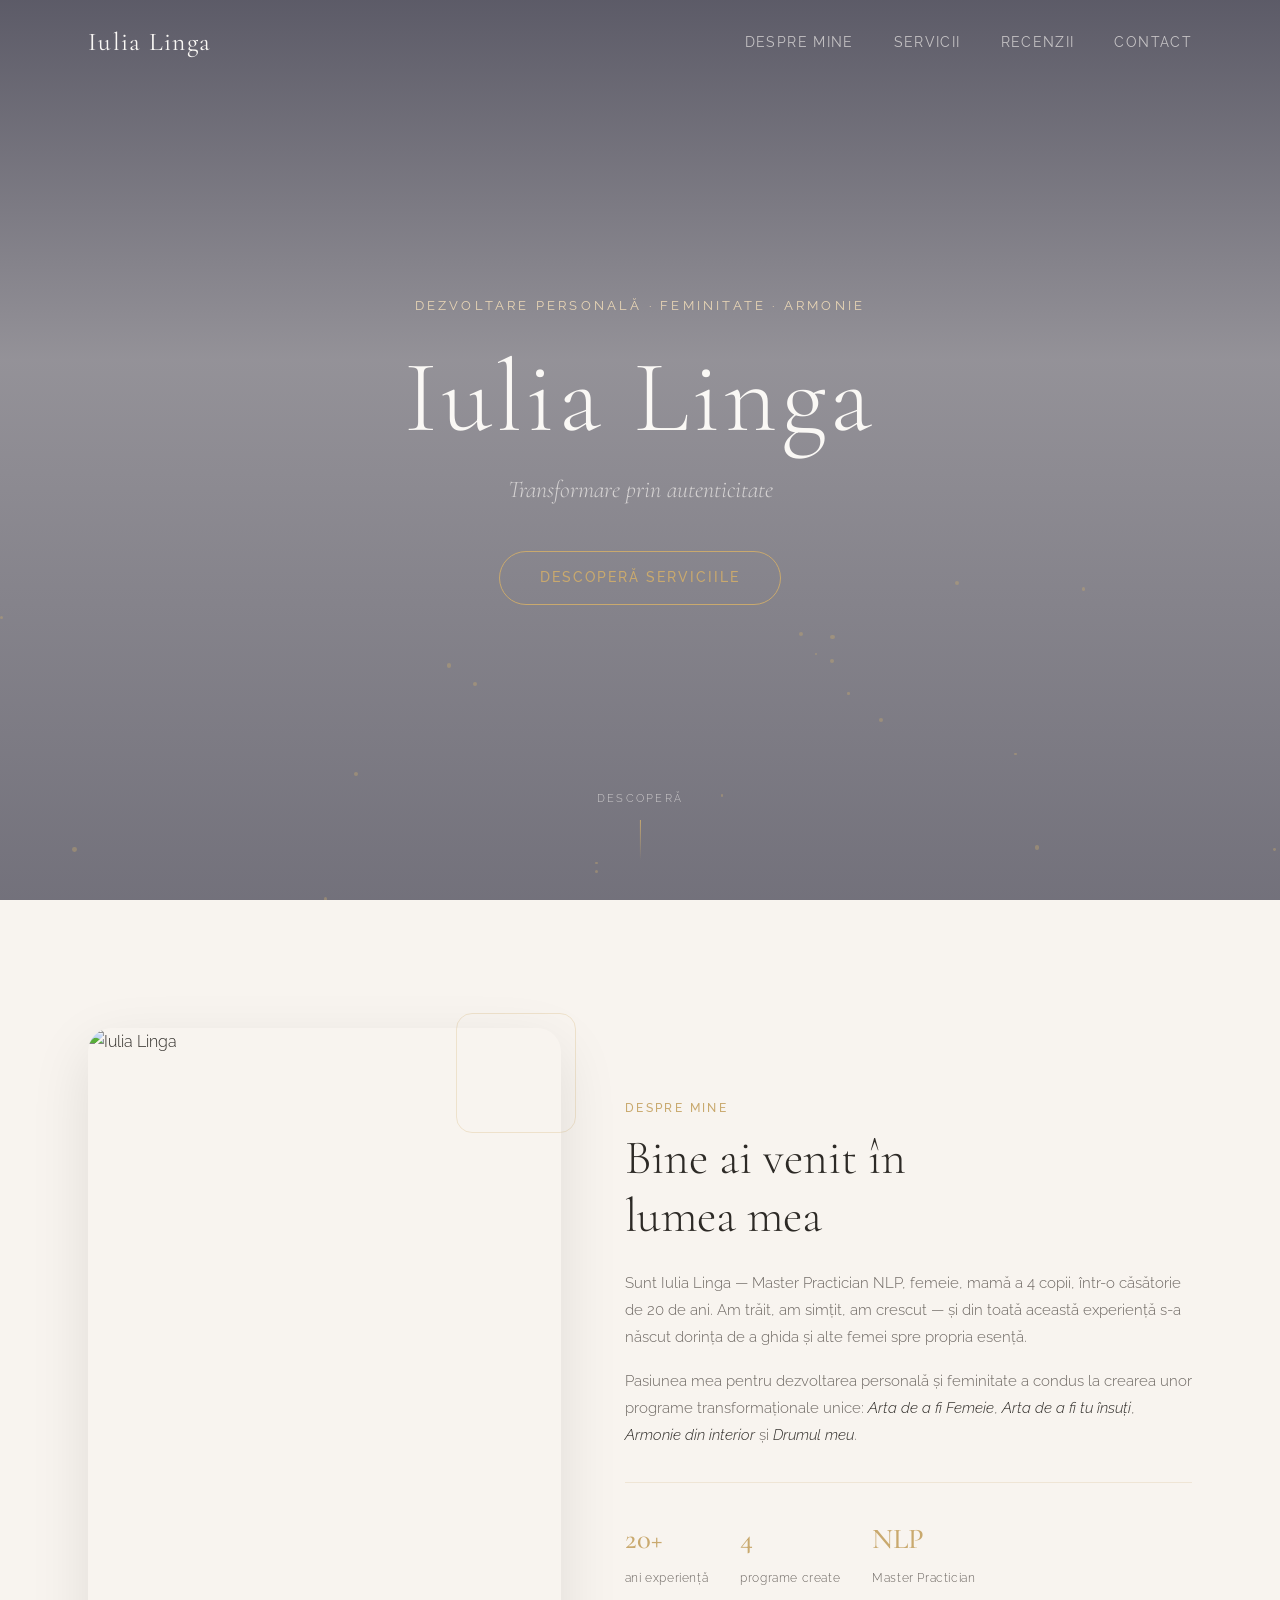
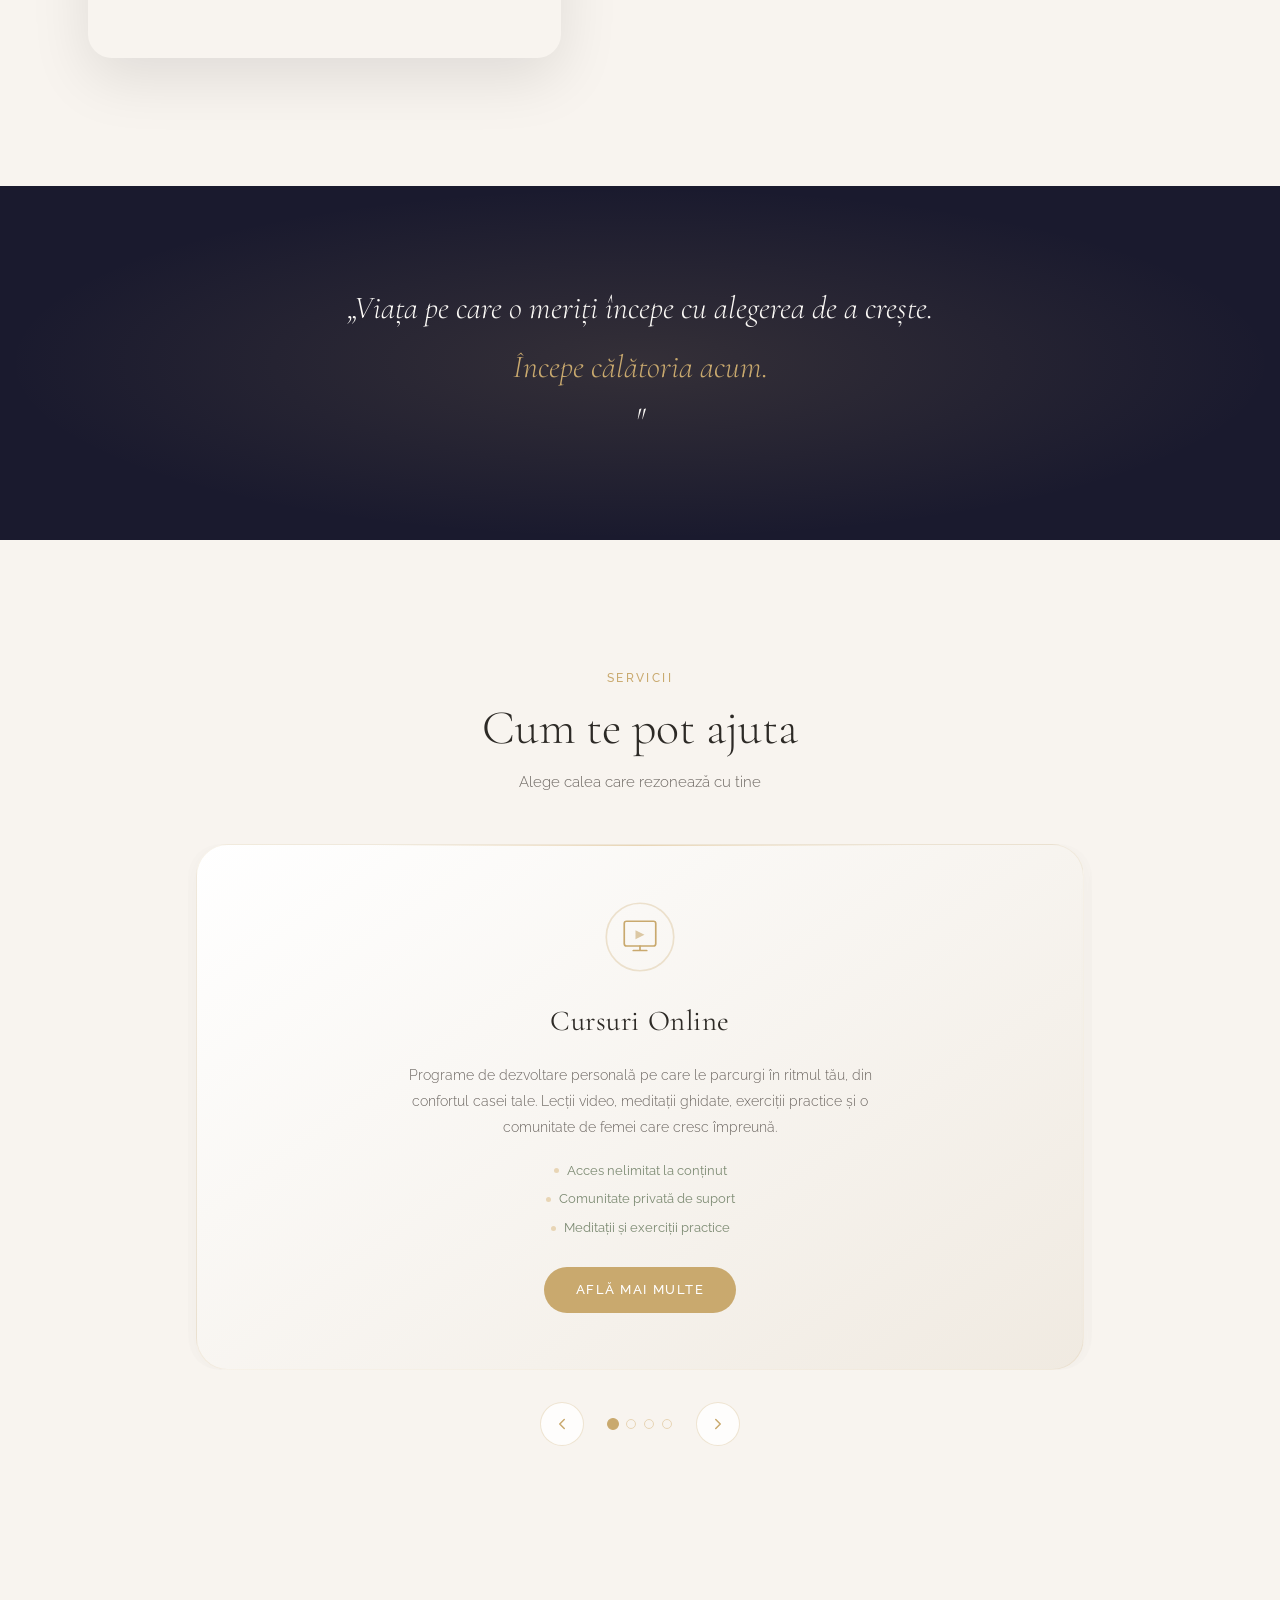
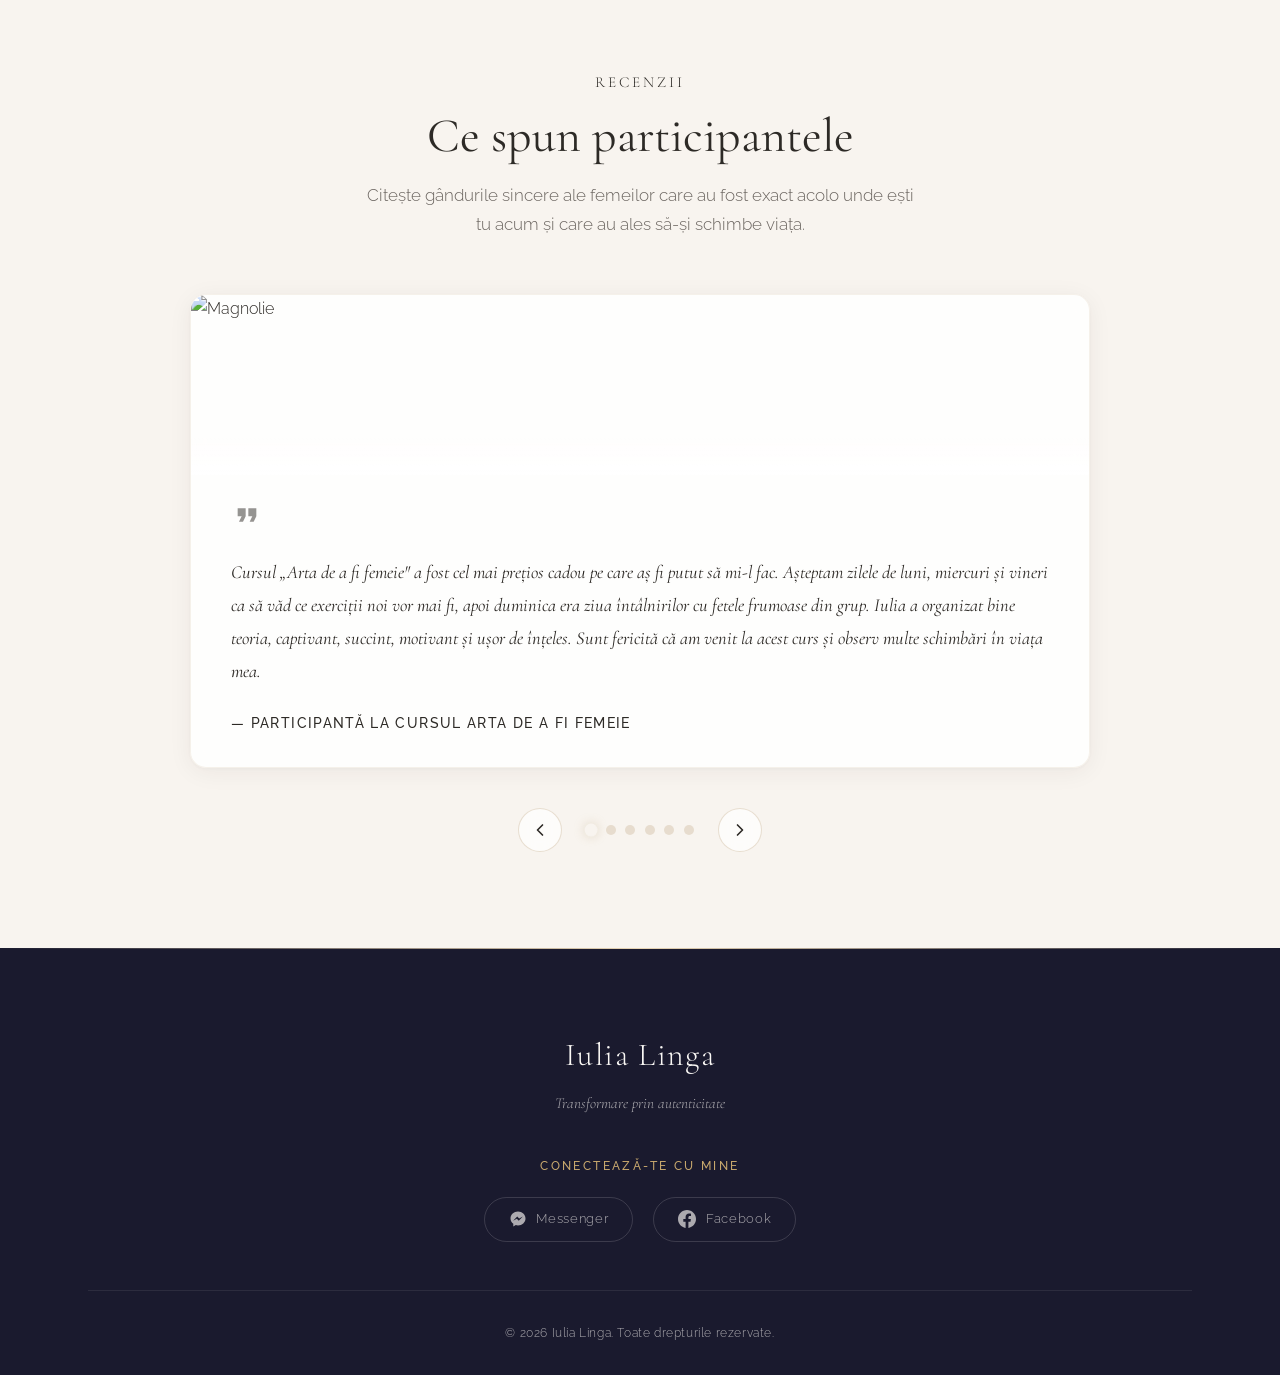
==== index.html @ 7a16f6de "Add files via upload" ====
<!DOCTYPE html>
<html lang="ro">

<head>
    <meta charset="UTF-8">
    <meta name="viewport" content="width=device-width, initial-scale=1.0">
    <title>Iulia Linga — Transformare prin autenticitate</title>
    <meta name="description"
        content="Iulia Linga – Master Practician NLP. Cursuri online, consultații personale, întâlniri și retreat-uri pentru dezvoltare personală și feminitate.">
    <meta property="og:title" content="Iulia Linga — Transformare prin autenticitate">
    <meta property="og:description"
        content="Cursuri online, consultații personale, întâlniri și retreat-uri pentru dezvoltare personală și feminitate.">
    <link rel="preconnect" href="https://fonts.googleapis.com">
    <link rel="preconnect" href="https://fonts.gstatic.com" crossorigin>
    <link
        href="https://fonts.googleapis.com/css2?family=Cormorant+Garamond:ital,wght@0,300;0,400;0,500;0,600;1,300;1,400&family=Raleway:wght@300;400;500;600&display=swap"
        rel="stylesheet">
    <link rel="stylesheet" href="styles.css">
</head>

<body>

    <!-- ===== NAVIGATION ===== -->
    <nav class="nav" id="nav">
        <div class="nav__inner">
            <a href="#" class="nav__logo">Iulia Linga</a>
            <ul class="nav__links">
                <li><a href="#about">Despre mine</a></li>
                <li><a href="#services">Servicii</a></li>
                <li><a href="#testimonials">Recenzii</a></li>
                <li><a href="#contact">Contact</a></li>
            </ul>
            <button class="nav__burger" id="navBurger" aria-label="Menu">
                <span></span>
                <span></span>
                <span></span>
            </button>
        </div>
    </nav>

    <!-- ===== MOBILE MENU ===== -->
    <div class="mobile-menu" id="mobileMenu">
        <ul class="mobile-menu__links">
            <li><a href="#about">Despre mine</a></li>
            <li><a href="#services">Servicii</a></li>
            <li><a href="#testimonials">Recenzii</a></li>
            <li><a href="#contact">Contact</a></li>
        </ul>
    </div>

    <!-- ===== HERO ===== -->
    <section class="hero" id="hero">
        <div class="hero__overlay"></div>
        <div class="hero__particles" id="particles"></div>
        <div class="hero__content">
            <p class="hero__eyebrow animate-in">Dezvoltare personală · Feminitate · Armonie</p>
            <h1 class="hero__title animate-in">Iulia Linga</h1>
            <p class="hero__subtitle animate-in">Transformare prin autenticitate</p>
            <a href="#services" class="hero__cta animate-in">Descoperă serviciile</a>
        </div>
        <div class="hero__scroll-indicator">
            <span>Descoperă</span>
            <div class="hero__scroll-line"></div>
        </div>
    </section>

    <!-- ===== ABOUT ===== -->
    <section class="about" id="about">
        <div class="about__container">
            <div class="about__image-wrapper animate-in">
                <div class="about__image-frame">
                    <img src="assets/about-portrait.png" alt="Iulia Linga" class="about__image">
                </div>
                <div class="about__image-accent"></div>
            </div>
            <div class="about__text animate-in">
                <p class="about__label">Despre mine</p>
                <h2 class="about__heading">Bine ai venit în<br>lumea mea</h2>
                <p class="about__bio">
                    Sunt Iulia Linga — Master Practician NLP, femeie, mamă a 4 copii,
                    într-o căsătorie de 20 de ani. Am trăit, am simțit, am crescut —
                    și din toată această experiență s-a născut dorința de a ghida
                    și alte femei spre propria esență.
                </p>
                <p class="about__bio">
                    Pasiunea mea pentru dezvoltarea personală și feminitate a condus
                    la crearea unor programe transformaționale unice: <em>Arta de a fi Femeie</em>,
                    <em>Arta de a fi tu însuți</em>, <em>Armonie din interior</em> și <em>Drumul meu</em>.
                </p>
                <div class="about__credentials">
                    <div class="about__credential">
                        <span class="about__credential-number">20+</span>
                        <span class="about__credential-label">ani experiență</span>
                    </div>
                    <div class="about__credential">
                        <span class="about__credential-number">4</span>
                        <span class="about__credential-label">programe create</span>
                    </div>
                    <div class="about__credential">
                        <span class="about__credential-number">NLP</span>
                        <span class="about__credential-label">Master Practician</span>
                    </div>
                </div>
            </div>
        </div>
    </section>

    <!-- ===== PHILOSOPHY / DIVIDER ===== -->
    <section class="philosophy">
        <div class="philosophy__container animate-in">
            <blockquote class="philosophy__quote">
                „Viața pe care o meriți începe cu alegerea de a crește.<br>
                <span>Începe călătoria acum.</span>"
            </blockquote>
        </div>
    </section>

    <!-- ===== SERVICES CAROUSEL ===== -->
    <section class="services" id="services">
        <div class="services__header animate-in">
            <p class="services__label">Servicii</p>
            <h2 class="services__heading">Cum te pot ajuta</h2>
            <p class="services__subheading">Alege calea care rezonează cu tine</p>
        </div>

        <div class="carousel" id="carousel">
            <div class="carousel__track-container">
                <div class="carousel__track" id="carouselTrack">

                    <!-- Slide 1: Online Courses -->
                    <div class="carousel__slide">
                        <div class="carousel__card">
                            <div class="carousel__card-icon">
                                <svg viewBox="0 0 64 64" fill="none" xmlns="http://www.w3.org/2000/svg">
                                    <circle cx="32" cy="32" r="30" stroke="currentColor" stroke-width="1.5"
                                        opacity="0.3" />
                                    <path d="M20 18h24a2 2 0 012 2v18a2 2 0 01-2 2H20a2 2 0 01-2-2V20a2 2 0 012-2z"
                                        stroke="currentColor" stroke-width="1.5" />
                                    <path d="M26 44h12M32 40v4" stroke="currentColor" stroke-width="1.5"
                                        stroke-linecap="round" />
                                    <path d="M28 26l8 4-8 4V26z" fill="currentColor" opacity="0.6" />
                                </svg>
                            </div>
                            <h3 class="carousel__card-title">Cursuri Online</h3>
                            <p class="carousel__card-description">
                                Programe de dezvoltare personală pe care le parcurgi în ritmul tău,
                                din confortul casei tale. Lecții video, meditații ghidate, exerciții
                                practice și o comunitate de femei care cresc împreună.
                            </p>
                            <ul class="carousel__card-features">
                                <li>Acces nelimitat la conținut</li>
                                <li>Comunitate privată de suport</li>
                                <li>Meditații și exerciții practice</li>
                            </ul>
                            <a href="cursuri-online.html" class="carousel__card-cta">Află mai multe</a>
                        </div>
                    </div>

                    <!-- Slide 2: Personal Consultations -->
                    <div class="carousel__slide">
                        <div class="carousel__card">
                            <div class="carousel__card-icon">
                                <svg viewBox="0 0 64 64" fill="none" xmlns="http://www.w3.org/2000/svg">
                                    <circle cx="32" cy="32" r="30" stroke="currentColor" stroke-width="1.5"
                                        opacity="0.3" />
                                    <circle cx="32" cy="24" r="8" stroke="currentColor" stroke-width="1.5" />
                                    <path d="M18 46c0-7.732 6.268-14 14-14s14 6.268 14 14" stroke="currentColor"
                                        stroke-width="1.5" stroke-linecap="round" />
                                    <path d="M38 20l4-4M40 22l4-2" stroke="currentColor" stroke-width="1.5"
                                        stroke-linecap="round" opacity="0.5" />
                                </svg>
                            </div>
                            <h3 class="carousel__card-title">Consultații Personale</h3>
                            <p class="carousel__card-description">
                                Sesiuni individuale de coaching și NLP, adaptate nevoilor tale unice.
                                Un spațiu sigur unde poți explora, vindeca și transforma tiparele
                                care nu te mai servesc.
                            </p>
                            <ul class="carousel__card-features">
                                <li>Sesiuni 1-la-1 personalizate</li>
                                <li>Tehnici NLP avansate</li>
                                <li>Program flexibil, online sau fizic</li>
                            </ul>
                            <a href="consultatii.html" class="carousel__card-cta">Programează o sesiune</a>
                        </div>
                    </div>

                    <!-- Slide 3: In-Person Meetings -->
                    <div class="carousel__slide">
                        <div class="carousel__card">
                            <div class="carousel__card-icon">
                                <svg viewBox="0 0 64 64" fill="none" xmlns="http://www.w3.org/2000/svg">
                                    <circle cx="32" cy="32" r="30" stroke="currentColor" stroke-width="1.5"
                                        opacity="0.3" />
                                    <circle cx="24" cy="24" r="6" stroke="currentColor" stroke-width="1.5" />
                                    <circle cx="40" cy="24" r="6" stroke="currentColor" stroke-width="1.5" />
                                    <path d="M14 42c0-5.523 4.477-10 10-10h4" stroke="currentColor" stroke-width="1.5"
                                        stroke-linecap="round" />
                                    <path d="M36 32h4c5.523 0 10 4.477 10 10" stroke="currentColor" stroke-width="1.5"
                                        stroke-linecap="round" />
                                    <path d="M32 36v8M28 40h8" stroke="currentColor" stroke-width="1.5"
                                        stroke-linecap="round" opacity="0.5" />
                                </svg>
                            </div>
                            <h3 class="carousel__card-title">Întâlniri în persoană</h3>
                            <p class="carousel__card-description">
                                Workshop-uri de grup și sesiuni live unde energia colectivă
                                amplifică transformarea. Întâlniri autentice, în care femeile
                                se susțin reciproc pe drumul creșterii.
                            </p>
                            <ul class="carousel__card-features">
                                <li>Workshop-uri tematice de grup</li>
                                <li>Exerciții experiențiale</li>
                                <li>Conexiune autentică între participante</li>
                            </ul>
                            <a href="intalniri.html" class="carousel__card-cta">Vezi programul</a>
                        </div>
                    </div>

                    <!-- Slide 4: Retreats -->
                    <div class="carousel__slide">
                        <div class="carousel__card">
                            <div class="carousel__card-icon">
                                <svg viewBox="0 0 64 64" fill="none" xmlns="http://www.w3.org/2000/svg">
                                    <circle cx="32" cy="32" r="30" stroke="currentColor" stroke-width="1.5"
                                        opacity="0.3" />
                                    <path d="M16 44l8-16 8 10 6-8 10 14" stroke="currentColor" stroke-width="1.5"
                                        stroke-linecap="round" stroke-linejoin="round" />
                                    <circle cx="42" cy="22" r="4" stroke="currentColor" stroke-width="1.5" />
                                    <path d="M20 20c4-4 8-2 12 0s8 0 12-2" stroke="currentColor" stroke-width="1.5"
                                        stroke-linecap="round" opacity="0.4" />
                                </svg>
                            </div>
                            <h3 class="carousel__card-title">Retreat-uri</h3>
                            <p class="carousel__card-description">
                                Experiențe imersive de câteva zile, în locuri pline de
                                liniște și frumusețe naturală. Un timp dedicat ție, departe
                                de agitația zilnică — pentru reconectare profundă cu sinele.
                            </p>
                            <ul class="carousel__card-features">
                                <li>Locații naturale deosebite</li>
                                <li>Program holistic complet</li>
                                <li>Transformare profundă și odihnă</li>
                            </ul>
                            <a href="retreat-uri.html" class="carousel__card-cta">Descoperă retreat-urile</a>
                        </div>
                    </div>

                </div>
            </div>

            <!-- Carousel Controls -->
            <div class="carousel__controls">
                <button class="carousel__btn carousel__btn--prev" id="carouselPrev" aria-label="Slide anterioară">
                    <svg viewBox="0 0 24 24" fill="none" stroke="currentColor" stroke-width="2" stroke-linecap="round"
                        stroke-linejoin="round">
                        <path d="M15 18l-6-6 6-6" />
                    </svg>
                </button>
                <div class="carousel__dots" id="carouselDots">
                    <button class="carousel__dot active" data-index="0" aria-label="Slide 1"></button>
                    <button class="carousel__dot" data-index="1" aria-label="Slide 2"></button>
                    <button class="carousel__dot" data-index="2" aria-label="Slide 3"></button>
                    <button class="carousel__dot" data-index="3" aria-label="Slide 4"></button>
                </div>
                <button class="carousel__btn carousel__btn--next" id="carouselNext" aria-label="Slide următoare">
                    <svg viewBox="0 0 24 24" fill="none" stroke="currentColor" stroke-width="2" stroke-linecap="round"
                        stroke-linejoin="round">
                        <path d="M9 18l6-6-6-6" />
                    </svg>
                </button>
            </div>
        </div>
    </section>

    <!-- ===== TESTIMONIALS / RECENZII ===== -->
    <section class="testimonials" id="testimonials">
        <div class="testimonials__container">
            <div class="testimonials__header animate-in">
                <p class="testimonials__label">Recenzii</p>
                <h2 class="testimonials__heading">Ce spun participantele</h2>
                <p class="testimonials__subheading">
                    Citește gândurile sincere ale femeilor care au fost exact acolo unde ești tu acum
                    și care au ales să-și schimbe viața.
                </p>
            </div>

            <div class="testimonials__slider animate-in" id="testimonialsSlider">
                <div class="testimonials__track" id="testimonialsTrack">

                    <!-- Testimonial 1 -->
                    <div class="testimonials__slide">
                        <div class="testimonials__card">
                            <div class="testimonials__image">
                                <img src="assets/flower-magnolia.png" alt="Magnolie" loading="lazy">
                            </div>
                            <div class="testimonials__content">
                                <svg class="testimonials__quote-icon" viewBox="0 0 24 24" fill="currentColor">
                                    <path d="M6 17h3l2-4V7H5v6h3zm8 0h3l2-4V7h-6v6h3z" />
                                </svg>
                                <blockquote class="testimonials__text">
                                    Cursul „Arta de a fi femeie" a fost cel mai prețios cadou pe care aș fi putut să
                                    mi-l fac.
                                    Așteptam zilele de luni, miercuri și vineri ca să văd ce exerciții noi vor mai fi,
                                    apoi duminica era ziua întâlnirilor cu fetele frumoase din grup. Iulia a organizat
                                    bine teoria, captivant, succint, motivant și ușor de înțeles. Sunt fericită că am
                                    venit la acest curs și observ multe schimbări în viața mea.
                                </blockquote>
                                <p class="testimonials__author">— Participantă la cursul Arta de a fi Femeie</p>
                            </div>
                        </div>
                    </div>

                    <!-- Testimonial 2 -->
                    <div class="testimonials__slide">
                        <div class="testimonials__card">
                            <div class="testimonials__image">
                                <img src="assets/flower-roses.png" alt="Trandafiri" loading="lazy">
                            </div>
                            <div class="testimonials__content">
                                <svg class="testimonials__quote-icon" viewBox="0 0 24 24" fill="currentColor">
                                    <path d="M6 17h3l2-4V7H5v6h3zm8 0h3l2-4V7h-6v6h3z" />
                                </svg>
                                <blockquote class="testimonials__text">
                                    Salutare Iulia, vreau și eu să îți mulțumesc cu recunoștință pentru acest curs
                                    minunat
                                    organizat anume pentru noi femeile. Am început să fiu mult mai atentă cu mine, cu
                                    soțul meu
                                    care și el vede cu siguranță schimbarea din mine. Acum pot să spun că mă iubesc și
                                    îmi acord
                                    tot timpul din lume când simt că am nevoie. Îți mulțumesc cu multă recunoștință și
                                    desigur
                                    ne vedem în următorul curs.
                                </blockquote>
                                <p class="testimonials__author">— Participantă la curs</p>
                            </div>
                        </div>
                    </div>

                    <!-- Testimonial 3 -->
                    <div class="testimonials__slide">
                        <div class="testimonials__card">
                            <div class="testimonials__image">
                                <img src="assets/flower-lavender.png" alt="Lavandă" loading="lazy">
                            </div>
                            <div class="testimonials__content">
                                <svg class="testimonials__quote-icon" viewBox="0 0 24 24" fill="currentColor">
                                    <path d="M6 17h3l2-4V7H5v6h3zm8 0h3l2-4V7h-6v6h3z" />
                                </svg>
                                <blockquote class="testimonials__text">
                                    Dragă Iulia, vreau să-ți mulțumesc pentru noile cunoștințe, pentru modul simplu, dar
                                    în
                                    același timp atât de profund, de a ne ghida cu dedicare și de a ne povesti atâtea
                                    informații
                                    și tehnici în cadrul cursului Arta de a fi Femeie. Grație acestui curs am cunoscut
                                    mai bine
                                    femeia din mine, mi-am conștientizat atuurlie, acceptat și exprimat emoțiile. A fost
                                    o
                                    experiență magică și de iluminare, pe care consider că orice femeie ar trebui să o
                                    parcurgă.
                                    Mulțumesc! ♡
                                </blockquote>
                                <p class="testimonials__author">— Participantă la curs</p>
                            </div>
                        </div>
                    </div>

                    <!-- Testimonial 4 -->
                    <div class="testimonials__slide">
                        <div class="testimonials__card">
                            <div class="testimonials__image">
                                <img src="assets/flower-tulips.png" alt="Lalele" loading="lazy">
                            </div>
                            <div class="testimonials__content">
                                <svg class="testimonials__quote-icon" viewBox="0 0 24 24" fill="currentColor">
                                    <path d="M6 17h3l2-4V7H5v6h3zm8 0h3l2-4V7h-6v6h3z" />
                                </svg>
                                <blockquote class="testimonials__text">
                                    Nu mi-e ușor să fiu eu însămi, deseori mă ard și cad în întuneric și frig, fricile
                                    și
                                    îndoielile mă țin acolo, până când esența mea feminină se trezește. Esența noastră
                                    feminină
                                    e fundamentul, e cea care stă la baza tuturor începuturilor noastre. Cursul „Arta de
                                    a fi
                                    femeie" l-am ales pentru că nu e suficient să știi că ești femeie... sunt mult mai
                                    multe
                                    instrumente de autocunoaștere, de explorare, ca să te desfaci ca o floare încet și
                                    să fii
                                    o fântână nesecată de apă limpede și tămăduitoare.
                                </blockquote>
                                <p class="testimonials__author">— Participantă la curs</p>
                            </div>
                        </div>
                    </div>

                    <!-- Testimonial 5 -->
                    <div class="testimonials__slide">
                        <div class="testimonials__card">
                            <div class="testimonials__image">
                                <img src="assets/flower-wildflowers.png" alt="Flori de câmp" loading="lazy">
                            </div>
                            <div class="testimonials__content">
                                <svg class="testimonials__quote-icon" viewBox="0 0 24 24" fill="currentColor">
                                    <path d="M6 17h3l2-4V7H5v6h3zm8 0h3l2-4V7h-6v6h3z" />
                                </svg>
                                <blockquote class="testimonials__text">
                                    Draga Iulia, a fost o călătorie minunată care m-a ajutat să mă debarasez de tensiuni
                                    prin dans, cântec — face minuni! Ești un ghid minunat! Mulțumesc pentru tot ceea ce
                                    faci pentru noi femeile, pentru că ne ajuți să ne regăsim esența, să ne reconectăm
                                    cu
                                    natura noastră feminină și să trăim viața cu mai multă bucurie și autenticitate.
                                </blockquote>
                                <p class="testimonials__author">— Participantă la curs</p>
                            </div>
                        </div>
                    </div>

                    <!-- Testimonial 6 -->
                    <div class="testimonials__slide">
                        <div class="testimonials__card">
                            <div class="testimonials__image">
                                <img src="assets/flower-cherry.png" alt="Flori de cireș" loading="lazy">
                            </div>
                            <div class="testimonials__content">
                                <svg class="testimonials__quote-icon" viewBox="0 0 24 24" fill="currentColor">
                                    <path d="M6 17h3l2-4V7H5v6h3zm8 0h3l2-4V7h-6v6h3z" />
                                </svg>
                                <blockquote class="testimonials__text">
                                    Practicile zilnice îmi întăresc credința în mine și-mi lărgesc cunoașterea de sine.
                                    De ani de zile am acumulat informații teoretice, dar doar exercițiile tale practice
                                    pun cap la cap tot ce am acumulat. Mulțumesc că ai creat acest spațiu sacru unde
                                    femeile pot să crească, să se vindece și să evolueze împreună. Este o binecuvântare
                                    să fac parte din această comunitate minunată.
                                </blockquote>
                                <p class="testimonials__author">— Participantă la curs</p>
                            </div>
                        </div>
                    </div>

                </div>

                <!-- Testimonials Controls -->
                <div class="testimonials__controls">
                    <button class="testimonials__btn testimonials__btn--prev" id="testimonialsPrev"
                        aria-label="Recenzia anterioară">
                        <svg viewBox="0 0 24 24" fill="none" stroke="currentColor" stroke-width="2"
                            stroke-linecap="round" stroke-linejoin="round">
                            <path d="M15 18l-6-6 6-6" />
                        </svg>
                    </button>
                    <div class="testimonials__dots" id="testimonialsDots">
                        <button class="testimonials__dot active" data-index="0" aria-label="Recenzia 1"></button>
                        <button class="testimonials__dot" data-index="1" aria-label="Recenzia 2"></button>
                        <button class="testimonials__dot" data-index="2" aria-label="Recenzia 3"></button>
                        <button class="testimonials__dot" data-index="3" aria-label="Recenzia 4"></button>
                        <button class="testimonials__dot" data-index="4" aria-label="Recenzia 5"></button>
                        <button class="testimonials__dot" data-index="5" aria-label="Recenzia 6"></button>
                    </div>
                    <button class="testimonials__btn testimonials__btn--next" id="testimonialsNext"
                        aria-label="Recenzia următoare">
                        <svg viewBox="0 0 24 24" fill="none" stroke="currentColor" stroke-width="2"
                            stroke-linecap="round" stroke-linejoin="round">
                            <path d="M9 18l6-6-6-6" />
                        </svg>
                    </button>
                </div>
            </div>
        </div>
    </section>

    <!-- ===== FOOTER / CONTACT ===== -->
    <footer class="footer" id="contact">
        <div class="footer__container">
            <div class="footer__brand animate-in">
                <h2 class="footer__logo">Iulia Linga</h2>
                <p class="footer__tagline">Transformare prin autenticitate</p>
            </div>
            <div class="footer__links animate-in">
                <h3 class="footer__heading">Conectează-te cu mine</h3>
                <div class="footer__social">
                    <a href="https://www.facebook.com/profile.php?id=100003969658637" target="_blank" rel="noopener"
                        class="footer__social-link" aria-label="Facebook Messenger">
                        <svg viewBox="0 0 24 24" fill="currentColor">
                            <path
                                d="M12 2C6.477 2 2 6.145 2 11.243c0 2.907 1.456 5.502 3.734 7.19V22l3.377-1.852c.901.252 1.857.388 2.889.388 5.523 0 10-4.145 10-9.243S17.523 2 12 2zm.997 12.456l-2.545-2.716-4.97 2.716 5.467-5.8 2.609 2.716 4.906-2.716-5.467 5.8z" />
                        </svg>
                        <span>Messenger</span>
                    </a>
                    <a href="https://www.facebook.com/profile.php?id=100003969658637" target="_blank" rel="noopener"
                        class="footer__social-link" aria-label="Facebook">
                        <svg viewBox="0 0 24 24" fill="currentColor">
                            <path
                                d="M24 12.073c0-6.627-5.373-12-12-12s-12 5.373-12 12c0 5.99 4.388 10.954 10.125 11.854v-8.385H7.078v-3.47h3.047V9.43c0-3.007 1.792-4.669 4.533-4.669 1.312 0 2.686.235 2.686.235v2.953H15.83c-1.491 0-1.956.925-1.956 1.874v2.25h3.328l-.532 3.47h-2.796v8.385C19.612 23.027 24 18.062 24 12.073z" />
                        </svg>
                        <span>Facebook</span>
                    </a>
                </div>
            </div>
            <div class="footer__bottom">
                <p>&copy; 2026 Iulia Linga. Toate drepturile rezervate.</p>
            </div>
        </div>
    </footer>

    <script src="script.js"></script>
</body>

</html>
---- styles.css ----
/* ===================================================
   IULIA LINGA — Design System & Styles
   =================================================== */

/* ----- Reset & Base ----- */
*,
*::before,
*::after {
    margin: 0;
    padding: 0;
    box-sizing: border-box;
}

:root {
    /* Colors */
    --bg-deep: #1a1a2e;
    --bg-deep-alt: #16213e;
    --bg-warm: #f8f4ef;
    --bg-warm-alt: #f0eae1;
    --accent: #c9a96e;
    --accent-hover: #b8964e;
    --accent-soft: #e8d5b5;
    --accent-glow: rgba(201, 169, 110, 0.15);
    --text-light: #faf8f5;
    --text-light-muted: rgba(250, 248, 245, 0.65);
    --text-dark: #2d2a26;
    --text-dark-muted: #6b6560;
    --sage: #7d8b73;
    --sage-soft: rgba(125, 139, 115, 0.15);

    /* Typography */
    --font-heading: 'Cormorant Garamond', 'Georgia', serif;
    --font-body: 'Raleway', 'Helvetica Neue', sans-serif;

    /* Spacing */
    --section-padding: clamp(4rem, 10vw, 8rem);
    --container-max: 1200px;
    --container-padding: clamp(1.5rem, 5vw, 3rem);

    /* Transitions */
    --ease-out: cubic-bezier(0.16, 1, 0.3, 1);
    --ease-in-out: cubic-bezier(0.65, 0, 0.35, 1);

    /* Radius */
    --radius-sm: 8px;
    --radius-md: 16px;
    --radius-lg: 24px;
    --radius-xl: 32px;
}

html {
    scroll-behavior: smooth;
    font-size: 16px;
}

body {
    font-family: var(--font-body);
    font-weight: 300;
    color: var(--text-dark);
    background: var(--bg-warm);
    line-height: 1.7;
    overflow-x: hidden;
    -webkit-font-smoothing: antialiased;
    -moz-osx-font-smoothing: grayscale;
}

img {
    max-width: 100%;
    height: auto;
    display: block;
}

a {
    text-decoration: none;
    color: inherit;
    transition: color 0.3s var(--ease-out);
}

ul {
    list-style: none;
}

/* ----- Animations ----- */
.animate-in {
    opacity: 0;
    transform: translateY(30px);
    transition: opacity 0.8s var(--ease-out), transform 0.8s var(--ease-out);
}

.animate-in.visible {
    opacity: 1;
    transform: translateY(0);
}

/* stagger children */
.animate-in:nth-child(2) {
    transition-delay: 0.1s;
}

.animate-in:nth-child(3) {
    transition-delay: 0.2s;
}

.animate-in:nth-child(4) {
    transition-delay: 0.3s;
}


/* ===================================================
   NAVIGATION
   =================================================== */
.nav {
    position: fixed;
    top: 0;
    left: 0;
    right: 0;
    z-index: 1000;
    padding: 1.25rem 0;
    transition: background 0.4s var(--ease-out), padding 0.4s var(--ease-out),
        backdrop-filter 0.4s var(--ease-out);
}

.nav.scrolled {
    background: rgba(26, 26, 46, 0.85);
    backdrop-filter: blur(20px);
    -webkit-backdrop-filter: blur(20px);
    padding: 0.75rem 0;
    box-shadow: 0 4px 30px rgba(0, 0, 0, 0.15);
}

.nav__inner {
    max-width: var(--container-max);
    margin: 0 auto;
    padding: 0 var(--container-padding);
    display: flex;
    align-items: center;
    justify-content: space-between;
}

.nav__logo {
    font-family: var(--font-heading);
    font-size: 1.6rem;
    font-weight: 400;
    color: var(--text-light);
    letter-spacing: 0.05em;
    transition: opacity 0.3s;
}

.nav__logo:hover {
    opacity: 0.8;
}

.nav__links {
    display: flex;
    gap: 2.5rem;
}

.nav__links a {
    color: var(--text-light-muted);
    font-size: 0.85rem;
    font-weight: 400;
    letter-spacing: 0.1em;
    text-transform: uppercase;
    position: relative;
    padding-bottom: 2px;
}

.nav__links a::after {
    content: '';
    position: absolute;
    bottom: 0;
    left: 0;
    width: 0;
    height: 1px;
    background: var(--accent);
    transition: width 0.4s var(--ease-out);
}

.nav__links a:hover {
    color: var(--text-light);
}

.nav__links a:hover::after {
    width: 100%;
}

/* Burger */
.nav__burger {
    display: none;
    flex-direction: column;
    gap: 5px;
    background: none;
    border: none;
    cursor: pointer;
    padding: 4px;
    z-index: 1001;
}

.nav__burger span {
    width: 24px;
    height: 1.5px;
    background: var(--text-light);
    border-radius: 2px;
    transition: all 0.3s var(--ease-out);
    transform-origin: center;
}

.nav__burger.open span:nth-child(1) {
    transform: rotate(45deg) translate(4px, 5px);
}

.nav__burger.open span:nth-child(2) {
    opacity: 0;
}

.nav__burger.open span:nth-child(3) {
    transform: rotate(-45deg) translate(4px, -5px);
}

/* Mobile menu */
.mobile-menu {
    position: fixed;
    inset: 0;
    background: rgba(26, 26, 46, 0.97);
    backdrop-filter: blur(30px);
    -webkit-backdrop-filter: blur(30px);
    z-index: 999;
    display: flex;
    align-items: center;
    justify-content: center;
    opacity: 0;
    visibility: hidden;
    transition: opacity 0.4s var(--ease-out), visibility 0.4s;
}

.mobile-menu.open {
    opacity: 1;
    visibility: visible;
}

.mobile-menu__links {
    text-align: center;
}

.mobile-menu__links li {
    margin-bottom: 2rem;
}

.mobile-menu__links a {
    font-family: var(--font-heading);
    font-size: 2rem;
    color: var(--text-light);
    font-weight: 300;
    letter-spacing: 0.05em;
    transition: color 0.3s;
}

.mobile-menu__links a:hover {
    color: var(--accent);
}


/* ===================================================
   HERO
   =================================================== */
.hero {
    position: relative;
    height: 100vh;
    min-height: 600px;
    display: flex;
    align-items: center;
    justify-content: center;
    background: url('assets/hero-bg.png') center/cover no-repeat;
    overflow: hidden;
}

.hero__overlay {
    position: absolute;
    inset: 0;
    background: linear-gradient(180deg,
            rgba(26, 26, 46, 0.7) 0%,
            rgba(26, 26, 46, 0.45) 40%,
            rgba(26, 26, 46, 0.6) 100%);
    z-index: 1;
}

.hero__particles {
    position: absolute;
    inset: 0;
    z-index: 2;
    pointer-events: none;
}

.hero__particles .particle {
    position: absolute;
    width: 3px;
    height: 3px;
    background: rgba(201, 169, 110, 0.4);
    border-radius: 50%;
    animation: particleFloat 12s infinite ease-in-out;
}

@keyframes particleFloat {

    0%,
    100% {
        transform: translateY(0) scale(1);
        opacity: 0;
    }

    10% {
        opacity: 1;
    }

    90% {
        opacity: 1;
    }

    50% {
        transform: translateY(-120px) scale(1.5);
    }
}

.hero__content {
    position: relative;
    z-index: 3;
    text-align: center;
    padding: 0 var(--container-padding);
}

.hero__eyebrow {
    font-family: var(--font-body);
    font-size: 0.8rem;
    font-weight: 400;
    letter-spacing: 0.25em;
    text-transform: uppercase;
    color: var(--accent-soft);
    margin-bottom: 1.5rem;
}

.hero__title {
    font-family: var(--font-heading);
    font-size: clamp(3rem, 8vw, 6.5rem);
    font-weight: 300;
    color: var(--text-light);
    letter-spacing: 0.04em;
    line-height: 1.1;
    margin-bottom: 1rem;
}

.hero__subtitle {
    font-family: var(--font-heading);
    font-size: clamp(1.1rem, 2.5vw, 1.5rem);
    font-weight: 300;
    font-style: italic;
    color: var(--text-light-muted);
    margin-bottom: 2.5rem;
}

.hero__cta {
    display: inline-block;
    padding: 0.9rem 2.5rem;
    background: transparent;
    border: 1px solid var(--accent);
    color: var(--accent);
    font-family: var(--font-body);
    font-size: 0.85rem;
    font-weight: 500;
    letter-spacing: 0.15em;
    text-transform: uppercase;
    border-radius: 50px;
    transition: all 0.4s var(--ease-out);
}

.hero__cta:hover {
    background: var(--accent);
    color: var(--bg-deep);
    box-shadow: 0 8px 30px rgba(201, 169, 110, 0.3);
    transform: translateY(-2px);
}

/* Scroll indicator */
.hero__scroll-indicator {
    position: absolute;
    bottom: 2.5rem;
    left: 50%;
    transform: translateX(-50%);
    z-index: 3;
    display: flex;
    flex-direction: column;
    align-items: center;
    gap: 0.75rem;
}

.hero__scroll-indicator span {
    font-size: 0.7rem;
    letter-spacing: 0.2em;
    text-transform: uppercase;
    color: var(--text-light-muted);
}

.hero__scroll-line {
    width: 1px;
    height: 40px;
    background: linear-gradient(to bottom, var(--accent), transparent);
    animation: scrollPulse 2s ease-in-out infinite;
}

@keyframes scrollPulse {

    0%,
    100% {
        opacity: 0.3;
        transform: scaleY(0.7);
    }

    50% {
        opacity: 1;
        transform: scaleY(1);
    }
}


/* ===================================================
   ABOUT
   =================================================== */
.about {
    padding: var(--section-padding) 0;
    background: var(--bg-warm);
    overflow: hidden;
}

.about__container {
    max-width: var(--container-max);
    margin: 0 auto;
    padding: 0 var(--container-padding);
    display: grid;
    grid-template-columns: 1fr 1.2fr;
    gap: clamp(2rem, 5vw, 5rem);
    align-items: center;
}

.about__image-wrapper {
    position: relative;
}

.about__image-frame {
    position: relative;
    border-radius: var(--radius-lg);
    overflow: hidden;
    box-shadow: 0 20px 60px rgba(0, 0, 0, 0.1);
}

.about__image {
    width: 100%;
    height: auto;
    aspect-ratio: 3 / 4;
    object-fit: cover;
    transition: transform 0.6s var(--ease-out);
}

.about__image-frame:hover .about__image {
    transform: scale(1.03);
}

.about__image-accent {
    position: absolute;
    top: -15px;
    right: -15px;
    width: 120px;
    height: 120px;
    border: 1px solid var(--accent-soft);
    border-radius: var(--radius-md);
    z-index: -1;
    opacity: 0.6;
}

.about__label {
    font-family: var(--font-body);
    font-size: 0.75rem;
    font-weight: 500;
    letter-spacing: 0.2em;
    text-transform: uppercase;
    color: var(--accent);
    margin-bottom: 0.75rem;
}

.about__heading {
    font-family: var(--font-heading);
    font-size: clamp(2rem, 4vw, 3rem);
    font-weight: 300;
    color: var(--text-dark);
    line-height: 1.2;
    margin-bottom: 1.5rem;
}

.about__bio {
    color: var(--text-dark-muted);
    font-size: 0.95rem;
    line-height: 1.8;
    margin-bottom: 1rem;
}

.about__bio em {
    color: var(--text-dark);
    font-style: italic;
}

.about__credentials {
    display: flex;
    gap: 2rem;
    margin-top: 2rem;
    padding-top: 2rem;
    border-top: 1px solid rgba(201, 169, 110, 0.2);
}

.about__credential {
    display: flex;
    flex-direction: column;
    gap: 0.25rem;
}

.about__credential-number {
    font-family: var(--font-heading);
    font-size: 1.8rem;
    font-weight: 500;
    color: var(--accent);
}

.about__credential-label {
    font-size: 0.75rem;
    color: var(--text-dark-muted);
    letter-spacing: 0.05em;
}


/* ===================================================
   PHILOSOPHY
   =================================================== */
.philosophy {
    padding: clamp(3rem, 8vw, 6rem) 0;
    background: var(--bg-deep);
    position: relative;
    overflow: hidden;
}

.philosophy::before {
    content: '';
    position: absolute;
    inset: 0;
    background: radial-gradient(ellipse at center, var(--accent-glow), transparent 70%);
    pointer-events: none;
}

.philosophy__container {
    max-width: 800px;
    margin: 0 auto;
    padding: 0 var(--container-padding);
    text-align: center;
    position: relative;
}

.philosophy__quote {
    font-family: var(--font-heading);
    font-size: clamp(1.3rem, 3vw, 2rem);
    font-weight: 300;
    font-style: italic;
    color: var(--text-light);
    line-height: 1.6;
    border: none;
}

.philosophy__quote span {
    display: block;
    margin-top: 0.5rem;
    color: var(--accent);
}


/* ===================================================
   SERVICES / CAROUSEL
   =================================================== */
.services {
    padding: var(--section-padding) 0;
    background: var(--bg-warm);
    overflow: hidden;
}

.services__header {
    text-align: center;
    max-width: 600px;
    margin: 0 auto 3rem;
    padding: 0 var(--container-padding);
}

.services__label {
    font-family: var(--font-body);
    font-size: 0.75rem;
    font-weight: 500;
    letter-spacing: 0.2em;
    text-transform: uppercase;
    color: var(--accent);
    margin-bottom: 0.75rem;
}

.services__heading {
    font-family: var(--font-heading);
    font-size: clamp(2rem, 4vw, 3rem);
    font-weight: 300;
    color: var(--text-dark);
    line-height: 1.2;
    margin-bottom: 0.75rem;
}

.services__subheading {
    color: var(--text-dark-muted);
    font-size: 0.95rem;
}

/* Carousel Container */
.carousel {
    max-width: 1000px;
    margin: 0 auto;
    padding: 0 var(--container-padding);
    position: relative;
}

.carousel__track-container {
    overflow: hidden;
    border-radius: var(--radius-xl);
}

.carousel__track {
    display: flex;
    transition: transform 0.6s var(--ease-out);
    will-change: transform;
}

.carousel__slide {
    min-width: 100%;
    padding: 0 0.5rem;
}

/* Card design */
.carousel__card {
    background: linear-gradient(145deg, #ffffff, var(--bg-warm-alt));
    border: 1px solid rgba(201, 169, 110, 0.15);
    border-radius: var(--radius-xl);
    padding: clamp(2rem, 5vw, 3.5rem);
    text-align: center;
    min-height: 440px;
    display: flex;
    flex-direction: column;
    align-items: center;
    justify-content: center;
    position: relative;
    overflow: hidden;
    box-shadow: 0 4px 30px rgba(0, 0, 0, 0.04);
    transition: box-shadow 0.4s var(--ease-out), border-color 0.4s var(--ease-out);
}

.carousel__card::before {
    content: '';
    position: absolute;
    top: 0;
    left: 50%;
    transform: translateX(-50%);
    width: 60%;
    height: 1px;
    background: linear-gradient(to right, transparent, var(--accent-soft), transparent);
}

.carousel__card:hover {
    box-shadow: 0 8px 50px rgba(201, 169, 110, 0.12);
    border-color: rgba(201, 169, 110, 0.3);
}

.carousel__card-icon {
    width: 72px;
    height: 72px;
    color: var(--accent);
    margin-bottom: 1.5rem;
    transition: transform 0.4s var(--ease-out);
}

.carousel__card:hover .carousel__card-icon {
    transform: scale(1.08);
}

.carousel__card-title {
    font-family: var(--font-heading);
    font-size: 1.8rem;
    font-weight: 400;
    color: var(--text-dark);
    margin-bottom: 1rem;
    letter-spacing: 0.02em;
}

.carousel__card-description {
    color: var(--text-dark-muted);
    font-size: 0.9rem;
    line-height: 1.8;
    max-width: 480px;
    margin-bottom: 1.25rem;
}

.carousel__card-features {
    display: flex;
    flex-direction: column;
    gap: 0.4rem;
    margin-bottom: 1.75rem;
}

.carousel__card-features li {
    font-size: 0.82rem;
    color: var(--sage);
    font-weight: 400;
    display: flex;
    align-items: center;
    justify-content: center;
    gap: 0.5rem;
}

.carousel__card-features li::before {
    content: '';
    width: 5px;
    height: 5px;
    border-radius: 50%;
    background: var(--accent-soft);
    flex-shrink: 0;
}

.carousel__card-cta {
    display: inline-block;
    padding: 0.75rem 2rem;
    background: var(--accent);
    color: #fff;
    font-family: var(--font-body);
    font-size: 0.8rem;
    font-weight: 500;
    letter-spacing: 0.12em;
    text-transform: uppercase;
    border-radius: 50px;
    transition: all 0.4s var(--ease-out);
}

.carousel__card-cta:hover {
    background: var(--accent-hover);
    box-shadow: 0 6px 25px rgba(201, 169, 110, 0.35);
    transform: translateY(-2px);
    color: #fff;
}

/* Carousel Controls */
.carousel__controls {
    display: flex;
    align-items: center;
    justify-content: center;
    gap: 1.5rem;
    margin-top: 2rem;
}

.carousel__btn {
    width: 44px;
    height: 44px;
    border-radius: 50%;
    border: 1px solid rgba(201, 169, 110, 0.3);
    background: rgba(255, 255, 255, 0.8);
    cursor: pointer;
    display: flex;
    align-items: center;
    justify-content: center;
    transition: all 0.3s var(--ease-out);
    color: var(--accent);
}

.carousel__btn:hover {
    background: var(--accent);
    color: white;
    border-color: var(--accent);
    box-shadow: 0 4px 15px rgba(201, 169, 110, 0.25);
}

.carousel__btn svg {
    width: 18px;
    height: 18px;
}

.carousel__dots {
    display: flex;
    gap: 0.5rem;
}

.carousel__dot {
    width: 10px;
    height: 10px;
    border-radius: 50%;
    border: 1px solid var(--accent-soft);
    background: transparent;
    cursor: pointer;
    transition: all 0.3s var(--ease-out);
    padding: 0;
}

.carousel__dot.active {
    background: var(--accent);
    border-color: var(--accent);
    transform: scale(1.2);
}

.carousel__dot:hover:not(.active) {
    background: var(--accent-soft);
}


/* ===================================================
   FOOTER
   =================================================== */
.footer {
    background: var(--bg-deep);
    padding: clamp(3rem, 7vw, 5rem) 0 2rem;
    position: relative;
    overflow: hidden;
}

.footer::before {
    content: '';
    position: absolute;
    top: 0;
    left: 0;
    right: 0;
    height: 1px;
    background: linear-gradient(to right, transparent, var(--accent-soft), transparent);
}

.footer__container {
    max-width: var(--container-max);
    margin: 0 auto;
    padding: 0 var(--container-padding);
    text-align: center;
}

.footer__logo {
    font-family: var(--font-heading);
    font-size: 2rem;
    font-weight: 300;
    color: var(--text-light);
    letter-spacing: 0.05em;
    margin-bottom: 0.5rem;
}

.footer__tagline {
    font-family: var(--font-heading);
    font-style: italic;
    color: var(--text-light-muted);
    font-size: 0.95rem;
    margin-bottom: 2.5rem;
}

.footer__heading {
    font-family: var(--font-body);
    font-size: 0.75rem;
    font-weight: 500;
    letter-spacing: 0.2em;
    text-transform: uppercase;
    color: var(--accent);
    margin-bottom: 1.25rem;
}

.footer__social {
    display: flex;
    justify-content: center;
    gap: 1.25rem;
    margin-bottom: 3rem;
}

.footer__social-link {
    display: flex;
    align-items: center;
    gap: 0.6rem;
    padding: 0.65rem 1.5rem;
    border: 1px solid rgba(250, 248, 245, 0.15);
    border-radius: 50px;
    color: var(--text-light-muted);
    font-size: 0.82rem;
    letter-spacing: 0.05em;
    transition: all 0.3s var(--ease-out);
}

.footer__social-link:hover {
    border-color: var(--accent);
    color: var(--accent);
    background: rgba(201, 169, 110, 0.08);
}

.footer__social-link svg {
    width: 18px;
    height: 18px;
}

.footer__bottom {
    padding-top: 2rem;
    border-top: 1px solid rgba(250, 248, 245, 0.08);
}

.footer__bottom p {
    font-size: 0.75rem;
    color: var(--text-light-muted);
    letter-spacing: 0.05em;
}


/* ===================================================
   RESPONSIVE
   =================================================== */
@media (max-width: 900px) {
    .about__container {
        grid-template-columns: 1fr;
        gap: 2.5rem;
    }

    .about__image-wrapper {
        max-width: 360px;
        margin: 0 auto;
    }

    .about__text {
        text-align: center;
    }

    .about__credentials {
        justify-content: center;
    }
}

@media (max-width: 768px) {
    .nav__links {
        display: none;
    }

    .nav__burger {
        display: flex;
    }

    .hero__eyebrow {
        font-size: 0.7rem;
        letter-spacing: 0.15em;
    }

    .carousel__card {
        padding: 2rem 1.5rem;
        min-height: 400px;
    }

    .carousel__card-features {
        display: none;
    }

    .footer__social {
        flex-direction: column;
        align-items: center;
    }
}

@media (max-width: 480px) {
    .hero__title {
        font-size: 2.5rem;
    }

    .hero__subtitle {
        font-size: 1rem;
    }

    .about__credentials {
        flex-direction: column;
        align-items: center;
        gap: 1.5rem;
    }

    .about__credential {
        align-items: center;
    }

    .carousel__card-icon {
        width: 56px;
        height: 56px;
    }

    .carousel__card-title {
        font-size: 1.4rem;
    }
}


/* ===== TESTIMONIALS / RECENZII ===== */

.testimonials {
    padding: 6rem 2rem;
    background: linear-gradient(180deg, var(--bg-cream) 0%, #f5efe8 50%, var(--bg-cream) 100%);
    position: relative;
    overflow: hidden;
}

.testimonials::before {
    content: '';
    position: absolute;
    top: 0;
    left: 0;
    right: 0;
    height: 1px;
    background: linear-gradient(90deg, transparent, var(--accent-gold), transparent);
}

.testimonials__container {
    max-width: 900px;
    margin: 0 auto;
}

.testimonials__header {
    text-align: center;
    margin-bottom: 3.5rem;
}

.testimonials__label {
    font-family: var(--font-heading);
    font-size: 0.95rem;
    letter-spacing: 0.2em;
    text-transform: uppercase;
    color: var(--accent-gold);
    margin-bottom: 0.75rem;
}

.testimonials__heading {
    font-family: var(--font-heading);
    font-size: clamp(2rem, 4vw, 3rem);
    font-weight: 400;
    color: var(--text-dark);
    margin-bottom: 1rem;
    line-height: 1.2;
}

.testimonials__subheading {
    font-family: var(--font-body);
    font-size: 1.05rem;
    color: var(--text-dark-muted);
    max-width: 550px;
    margin: 0 auto;
    line-height: 1.7;
}

/* Slider */

.testimonials__slider {
    position: relative;
    border-radius: 16px;
}

.testimonials__track {
    position: relative;
    width: 100%;
}

.testimonials__slide {
    width: 100%;
    box-sizing: border-box;
    display: none;
}

.testimonials__slide.active {
    display: block;
    animation: testimonialFadeIn 0.5s ease;
}

@keyframes testimonialFadeIn {
    from {
        opacity: 0;
        transform: translateY(10px);
    }

    to {
        opacity: 1;
        transform: translateY(0);
    }
}

.testimonials__card {
    background: rgba(255, 255, 255, 0.85);
    backdrop-filter: blur(10px);
    border-radius: 16px;
    overflow: hidden;
    box-shadow:
        0 4px 24px rgba(45, 42, 38, 0.06),
        0 1px 4px rgba(45, 42, 38, 0.04);
    border: 1px solid rgba(193, 167, 128, 0.15);
    transition: box-shadow 0.3s ease;
}

.testimonials__card:hover {
    box-shadow:
        0 8px 40px rgba(45, 42, 38, 0.1),
        0 2px 8px rgba(45, 42, 38, 0.06);
}

/* Flower image banner */
.testimonials__image {
    width: 100%;
    height: 180px;
    overflow: hidden;
    position: relative;
}

.testimonials__image::after {
    content: '';
    position: absolute;
    bottom: 0;
    left: 0;
    right: 0;
    height: 40px;
    background: linear-gradient(to top, rgba(255, 255, 255, 0.85), transparent);
}

.testimonials__image img {
    width: 100%;
    height: 100%;
    object-fit: cover;
    object-position: center;
    transition: transform 0.8s ease;
}

.testimonials__card:hover .testimonials__image img {
    transform: scale(1.05);
}

/* Card content */
.testimonials__content {
    padding: 1.5rem 2.5rem 2rem;
    position: relative;
}

.testimonials__quote-icon {
    width: 32px;
    height: 32px;
    color: var(--accent-gold);
    opacity: 0.5;
    margin-bottom: 1rem;
}

.testimonials__text {
    font-family: var(--font-heading);
    font-size: 1.15rem;
    font-weight: 400;
    font-style: italic;
    line-height: 1.8;
    color: var(--text-dark);
    margin: 0;
    padding: 0;
    border: none;
}

.testimonials__author {
    font-family: var(--font-body);
    font-size: 0.85rem;
    font-weight: 500;
    letter-spacing: 0.1em;
    text-transform: uppercase;
    color: var(--accent-gold);
    margin-top: 1.5rem;
}

/* Slider controls */
.testimonials__controls {
    display: flex;
    align-items: center;
    justify-content: center;
    gap: 1.5rem;
    margin-top: 2.5rem;
}

.testimonials__btn {
    width: 44px;
    height: 44px;
    border-radius: 50%;
    border: 1px solid rgba(193, 167, 128, 0.35);
    background: rgba(255, 255, 255, 0.7);
    backdrop-filter: blur(8px);
    cursor: pointer;
    display: flex;
    align-items: center;
    justify-content: center;
    transition: all 0.3s ease;
    color: var(--text-dark);
    flex-shrink: 0;
}

.testimonials__btn:hover {
    background: var(--accent-gold);
    color: #fff;
    border-color: var(--accent-gold);
    transform: scale(1.08);
}

.testimonials__btn svg {
    width: 20px;
    height: 20px;
}

.testimonials__dots {
    display: flex;
    gap: 0.6rem;
    align-items: center;
}

.testimonials__dot {
    width: 10px;
    height: 10px;
    border-radius: 50%;
    border: none;
    background: rgba(193, 167, 128, 0.3);
    cursor: pointer;
    transition: all 0.35s ease;
    padding: 0;
}

.testimonials__dot.active {
    background: var(--accent-gold);
    transform: scale(1.3);
    box-shadow: 0 0 8px rgba(193, 167, 128, 0.4);
}

.testimonials__dot:hover:not(.active) {
    background: rgba(193, 167, 128, 0.55);
    transform: scale(1.15);
}

/* Responsive */
@media (max-width: 768px) {
    .testimonials {
        padding: 4rem 1rem;
    }

    .testimonials__heading {
        font-size: 1.8rem;
    }

    .testimonials__image {
        height: 150px;
    }

    .testimonials__content {
        padding: 1.5rem 1.5rem 2rem;
    }

    .testimonials__text {
        font-size: 1rem;
    }

    .testimonials__controls {
        gap: 1rem;
    }

    .testimonials__btn {
        width: 38px;
        height: 38px;
    }
}
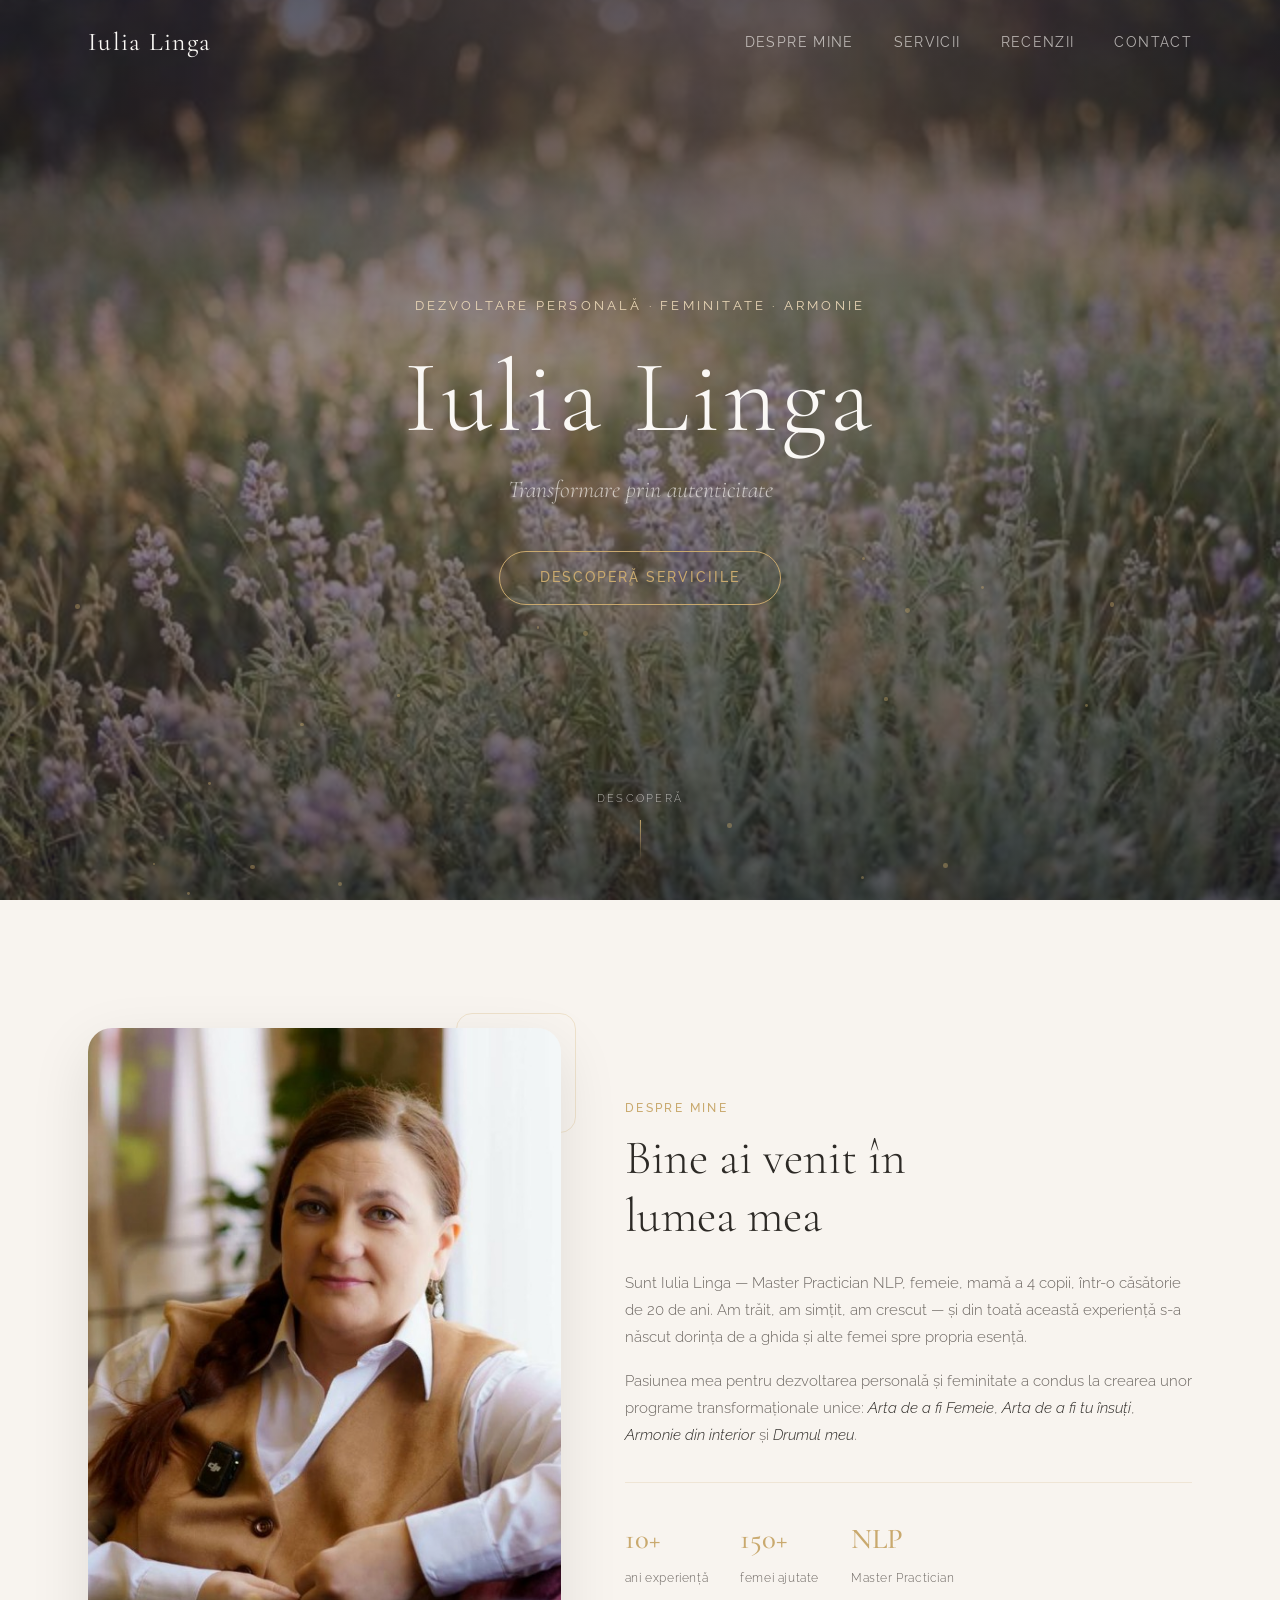
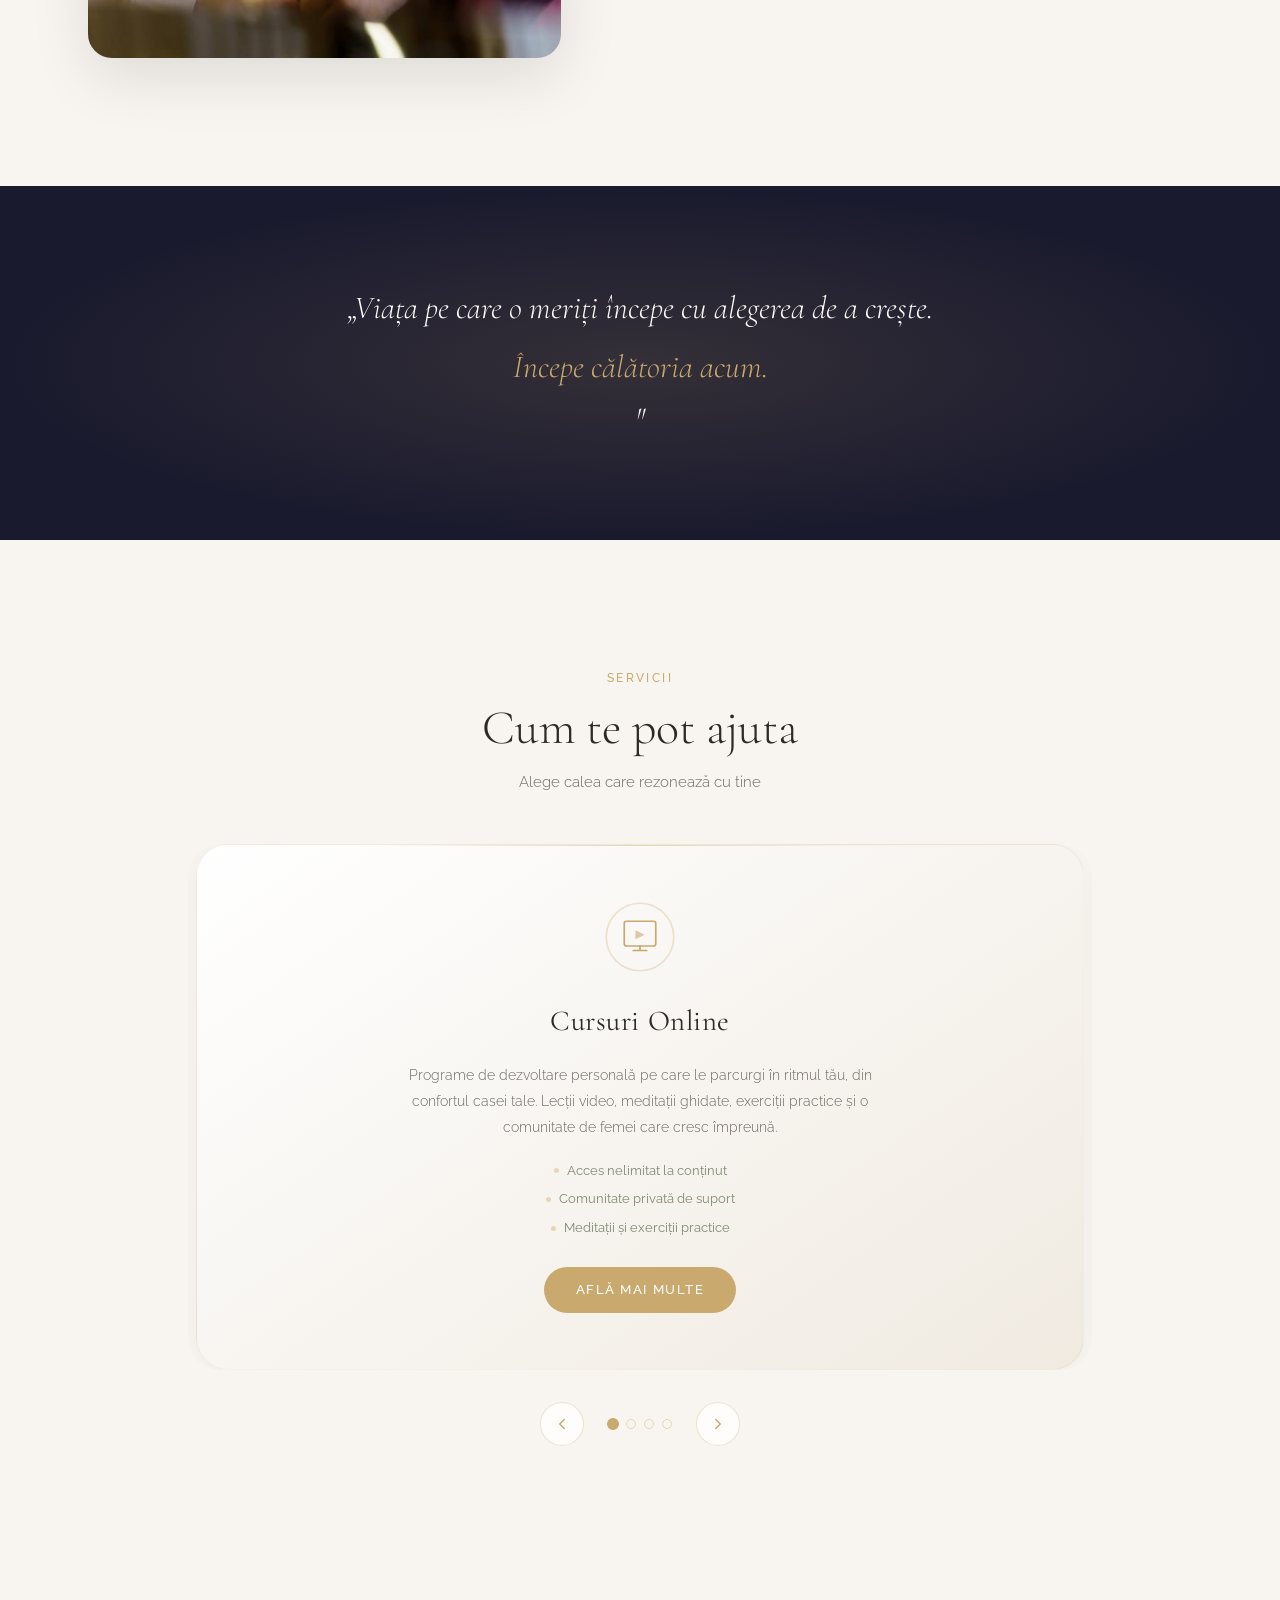
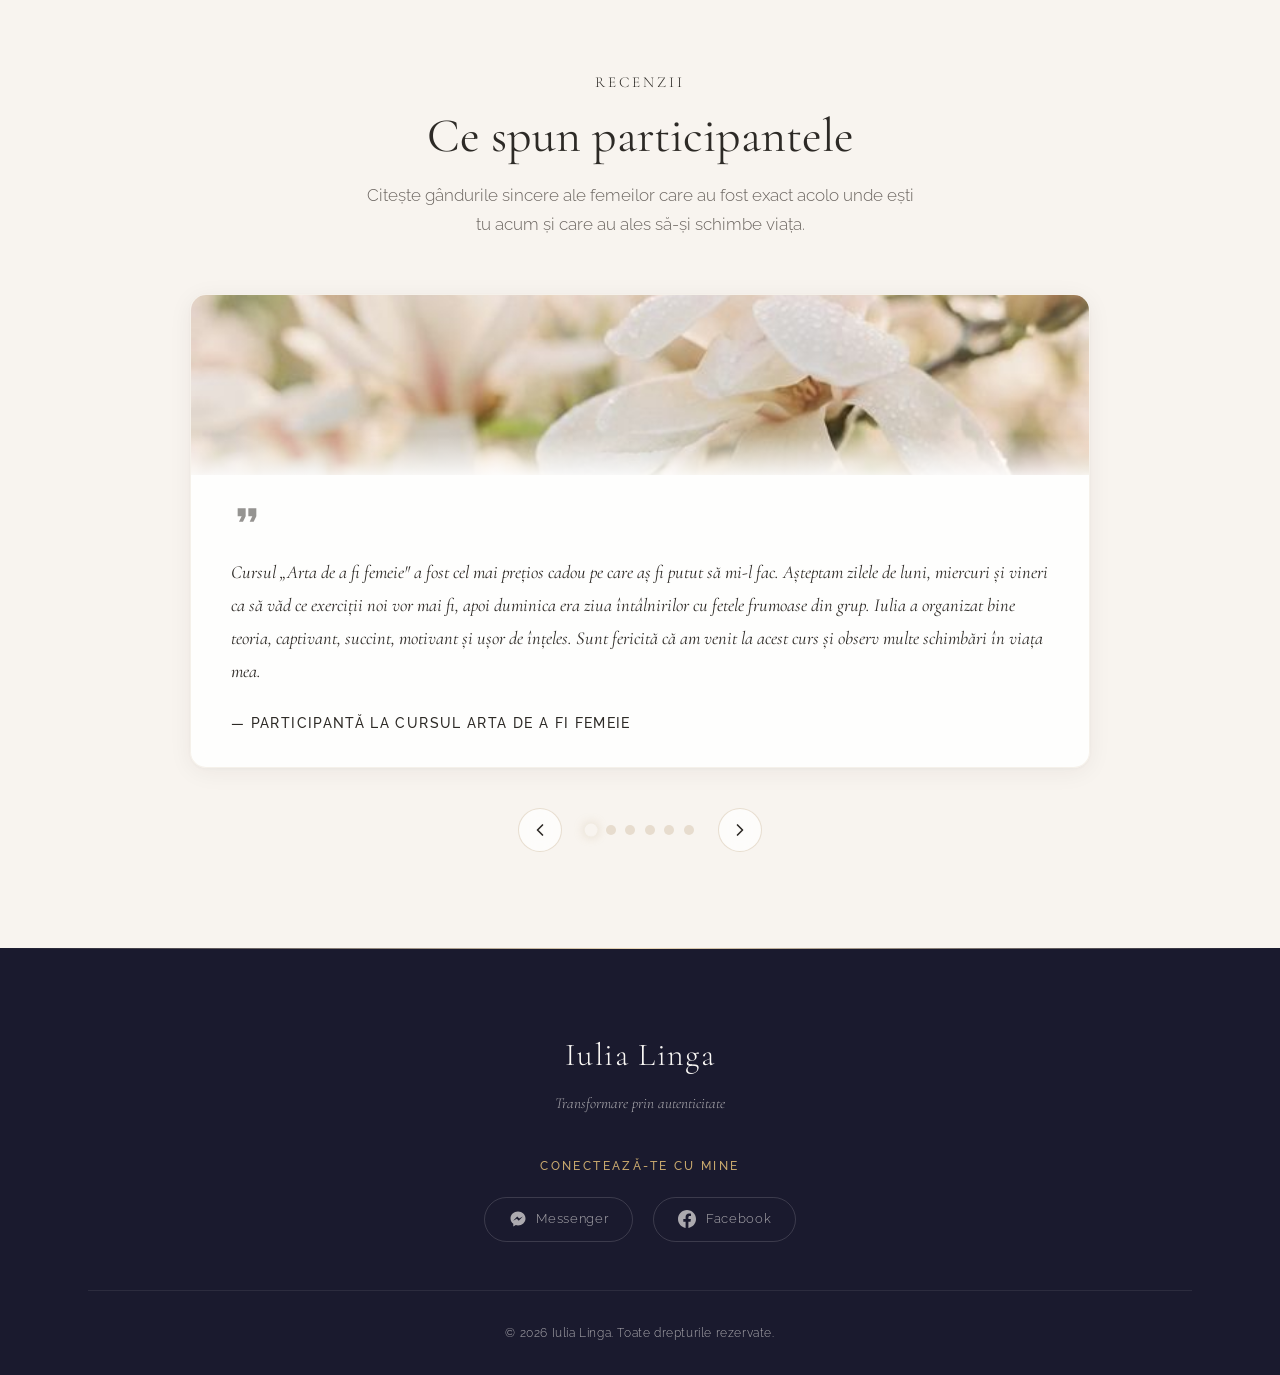
==== commit a2bc6c16: "Initial commit of Iulia Linga website" ====
--- a/index.html
+++ b/index.html
@@ -69,7 +69,7 @@
         <div class="about__container">
             <div class="about__image-wrapper animate-in">
                 <div class="about__image-frame">
-                    <img src="assets/about-portrait.png" alt="Iulia Linga" class="about__image">
+                    <img src="assets/about-portrait.jpg" alt="Iulia Linga" class="about__image">
                 </div>
                 <div class="about__image-accent"></div>
             </div>
@@ -89,12 +89,12 @@
                 </p>
                 <div class="about__credentials">
                     <div class="about__credential">
-                        <span class="about__credential-number">20+</span>
+                        <span class="about__credential-number">10+</span>
                         <span class="about__credential-label">ani experiență</span>
                     </div>
                     <div class="about__credential">
-                        <span class="about__credential-number">4</span>
-                        <span class="about__credential-label">programe create</span>
+                        <span class="about__credential-number">150+</span>
+                        <span class="about__credential-label">femei ajutate</span>
                     </div>
                     <div class="about__credential">
                         <span class="about__credential-number">NLP</span>
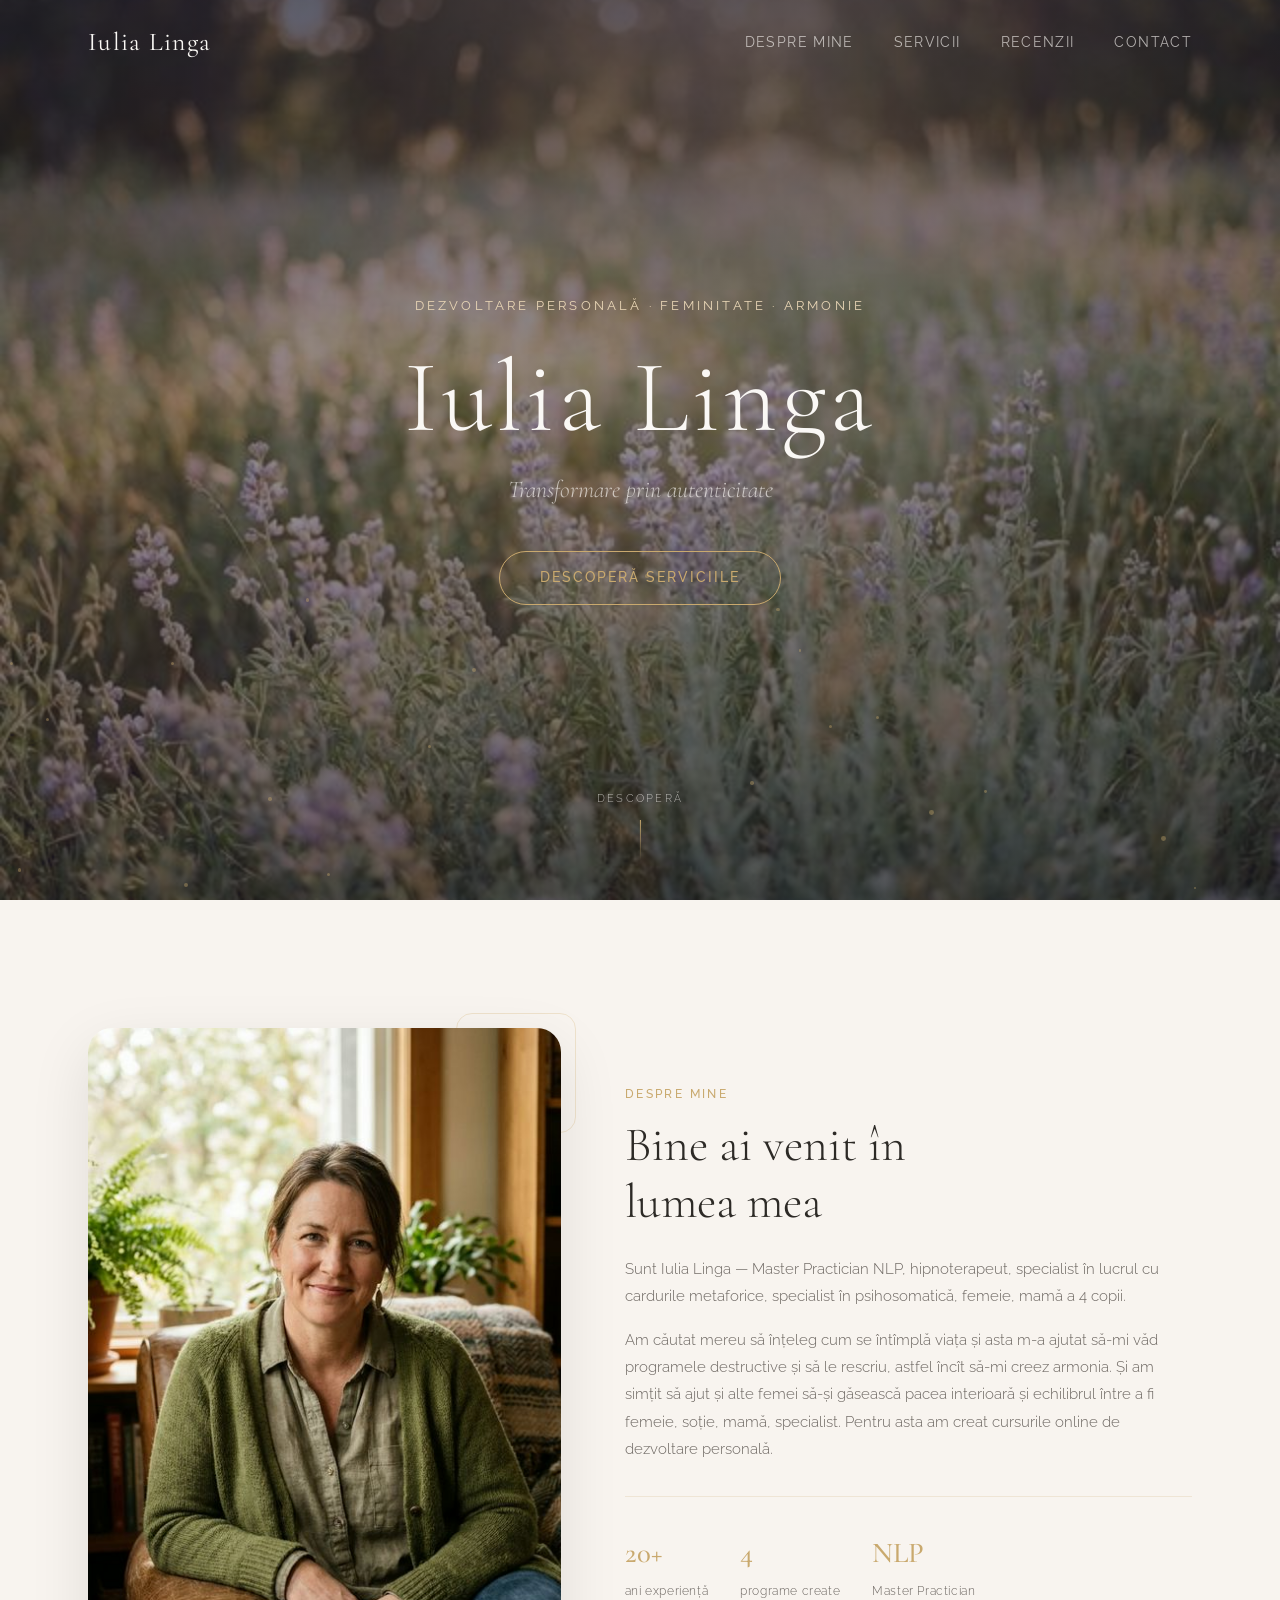
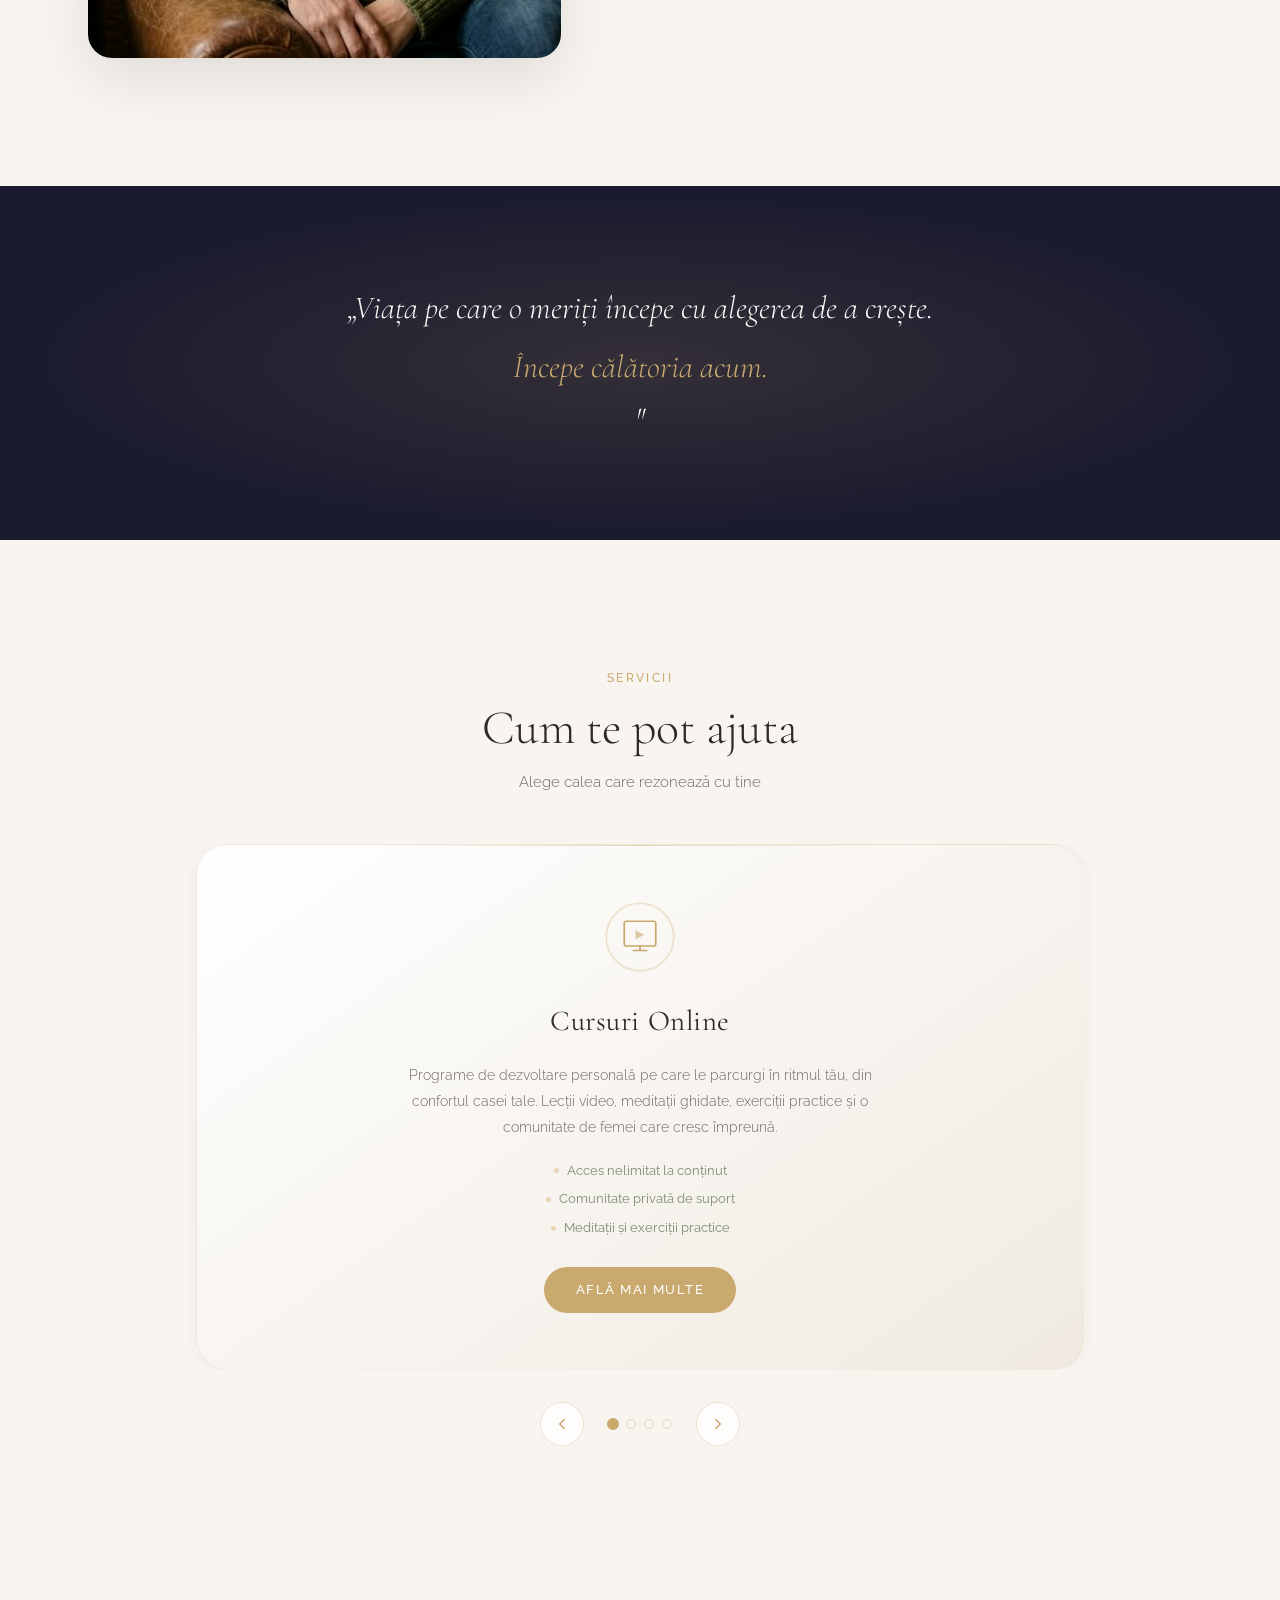
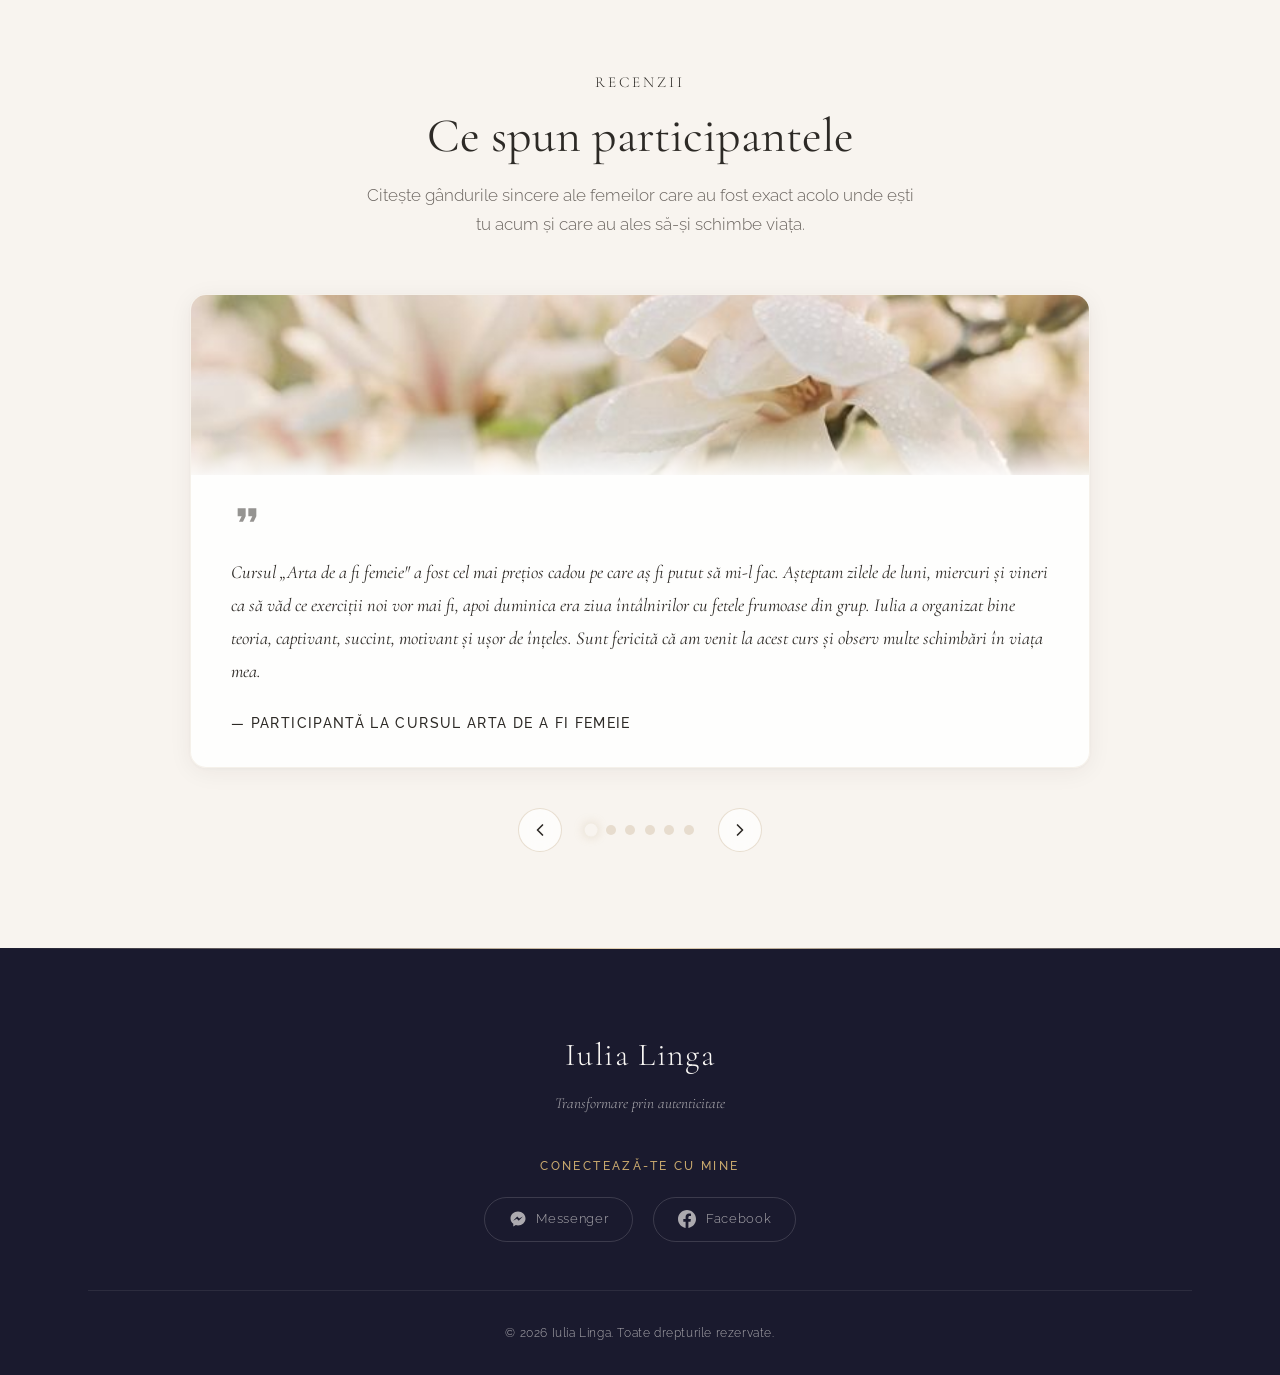
==== commit c0a5892e: "Update content: Eroina mea, despre mine, consultatii" ====
--- a/index.html
+++ b/index.html
@@ -69,7 +69,7 @@
         <div class="about__container">
             <div class="about__image-wrapper animate-in">
                 <div class="about__image-frame">
-                    <img src="assets/about-portrait.jpg" alt="Iulia Linga" class="about__image">
+                    <img src="assets/about-portrait.png" alt="Iulia Linga" class="about__image">
                 </div>
                 <div class="about__image-accent"></div>
             </div>
@@ -77,24 +77,24 @@
                 <p class="about__label">Despre mine</p>
                 <h2 class="about__heading">Bine ai venit în<br>lumea mea</h2>
                 <p class="about__bio">
-                    Sunt Iulia Linga — Master Practician NLP, femeie, mamă a 4 copii,
-                    într-o căsătorie de 20 de ani. Am trăit, am simțit, am crescut —
-                    și din toată această experiență s-a născut dorința de a ghida
-                    și alte femei spre propria esență.
+                    Sunt Iulia Linga — Master Practician NLP, hipnoterapeut, specialist în lucrul
+                    cu cardurile metaforice, specialist în psihosomatică, femeie, mamă a 4 copii.
                 </p>
                 <p class="about__bio">
-                    Pasiunea mea pentru dezvoltarea personală și feminitate a condus
-                    la crearea unor programe transformaționale unice: <em>Arta de a fi Femeie</em>,
-                    <em>Arta de a fi tu însuți</em>, <em>Armonie din interior</em> și <em>Drumul meu</em>.
+                    Am căutat mereu să înțeleg cum se întîmplă viața și asta m-a ajutat să-mi văd
+                    programele destructive și să le rescriu, astfel încît să-mi creez armonia.
+                    Și am simțit să ajut și alte femei să-și găsească pacea interioară și echilibrul
+                    între a fi femeie, soție, mamă, specialist. Pentru asta am creat cursurile online
+                    de dezvoltare personală.
                 </p>
                 <div class="about__credentials">
                     <div class="about__credential">
-                        <span class="about__credential-number">10+</span>
+                        <span class="about__credential-number">20+</span>
                         <span class="about__credential-label">ani experiență</span>
                     </div>
                     <div class="about__credential">
-                        <span class="about__credential-number">150+</span>
-                        <span class="about__credential-label">femei ajutate</span>
+                        <span class="about__credential-number">4</span>
+                        <span class="about__credential-label">programe create</span>
                     </div>
                     <div class="about__credential">
                         <span class="about__credential-number">NLP</span>
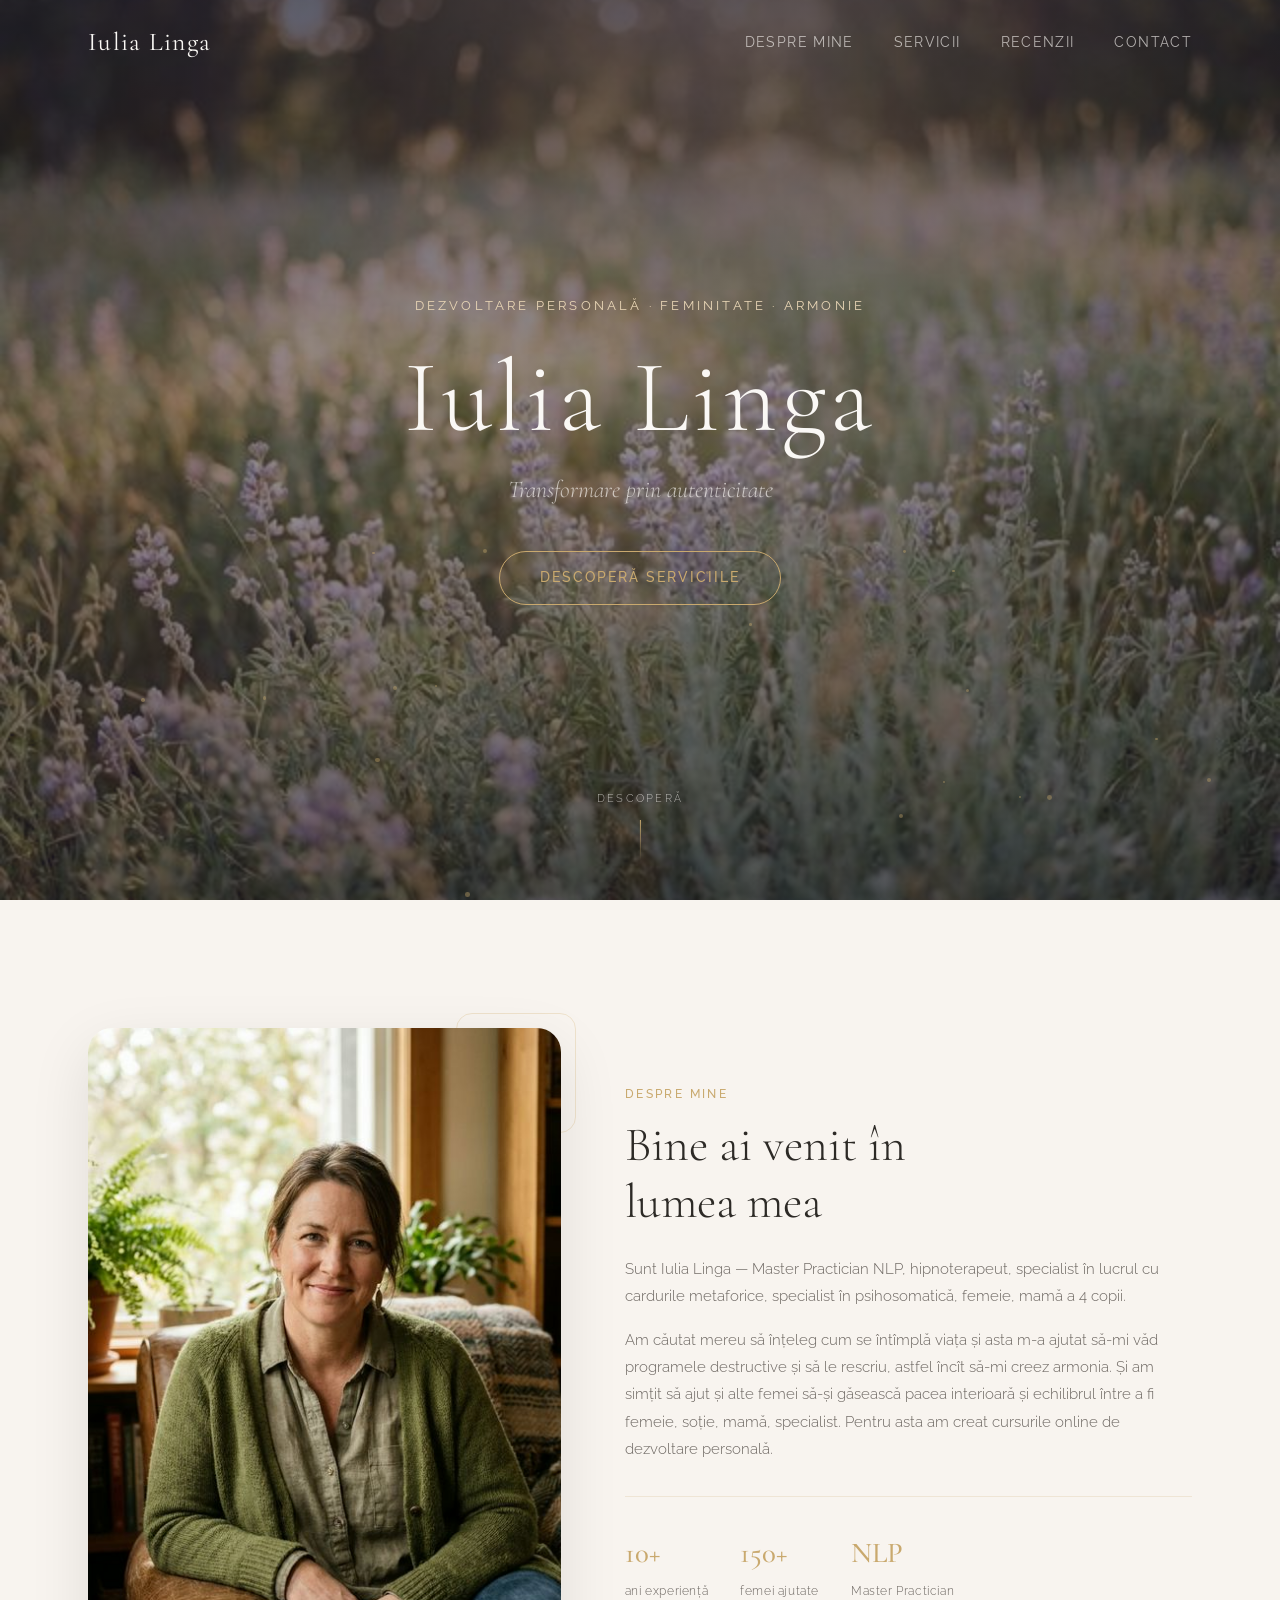
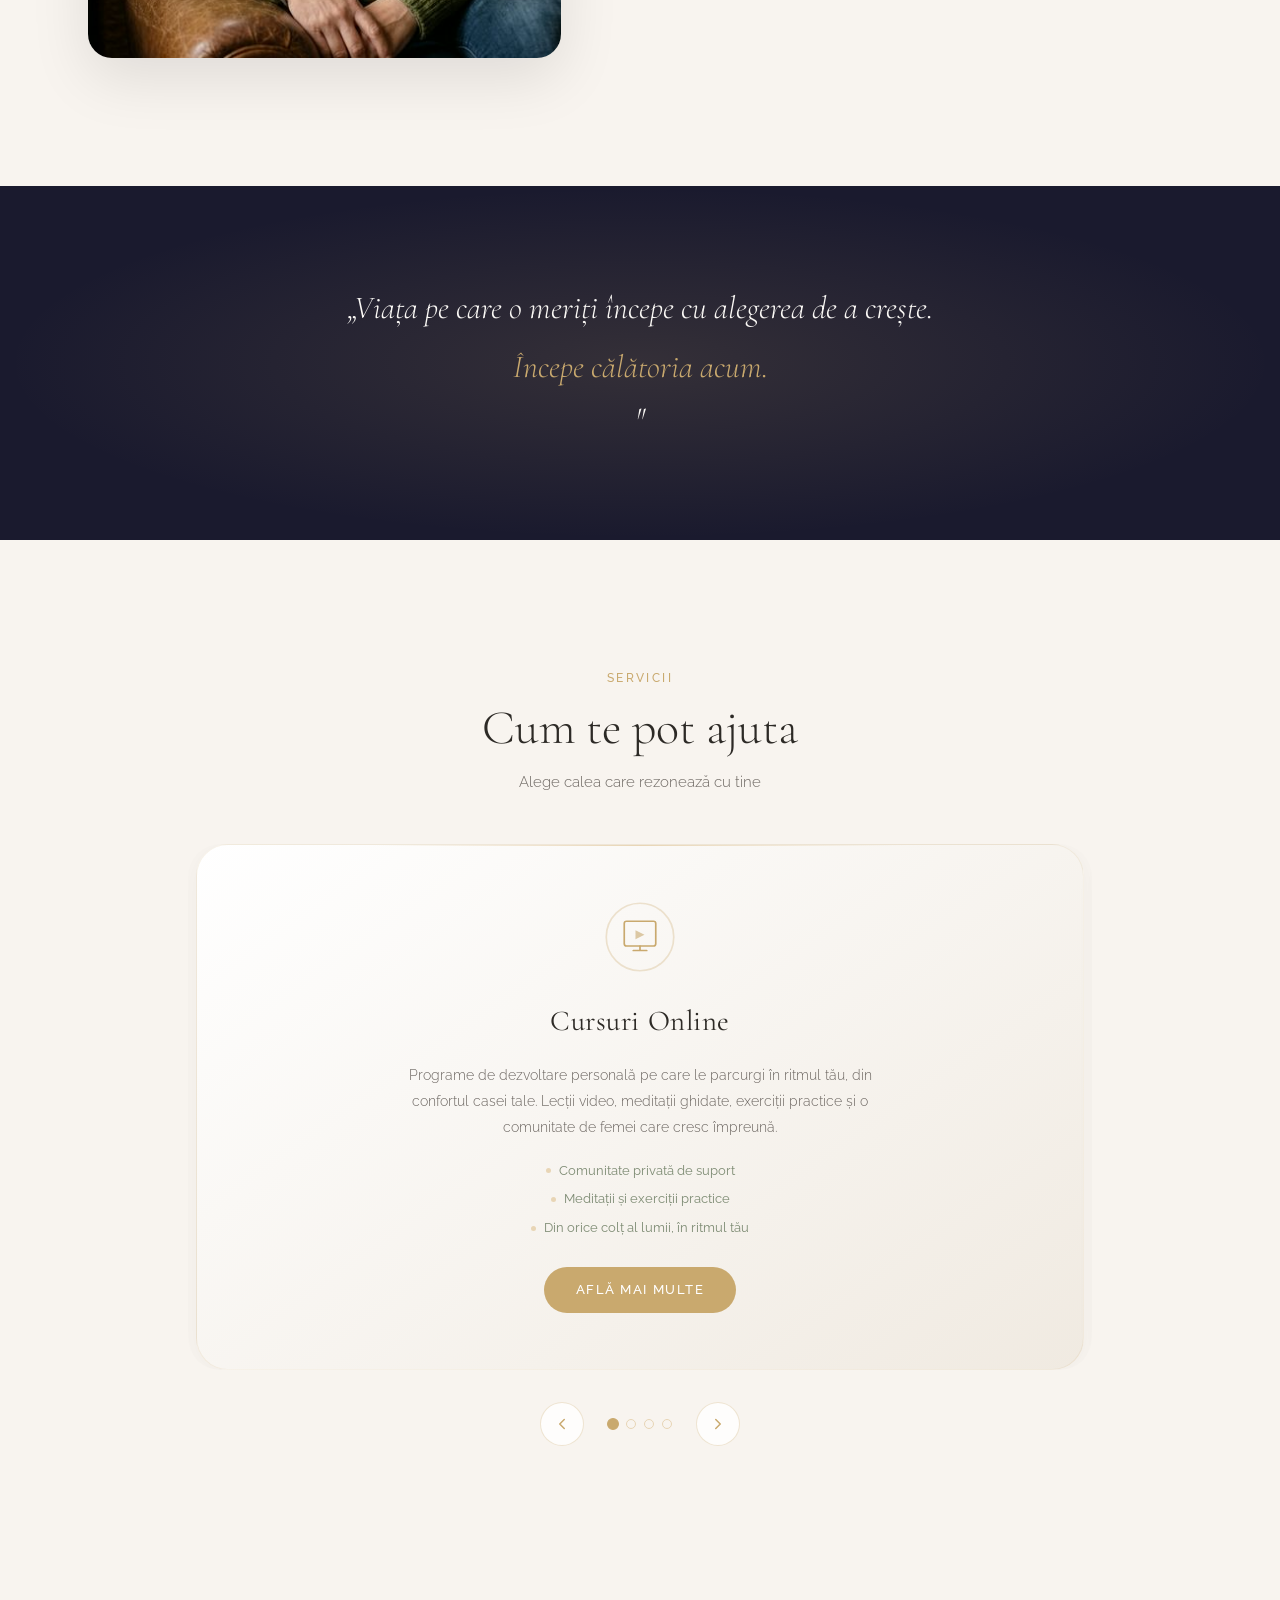
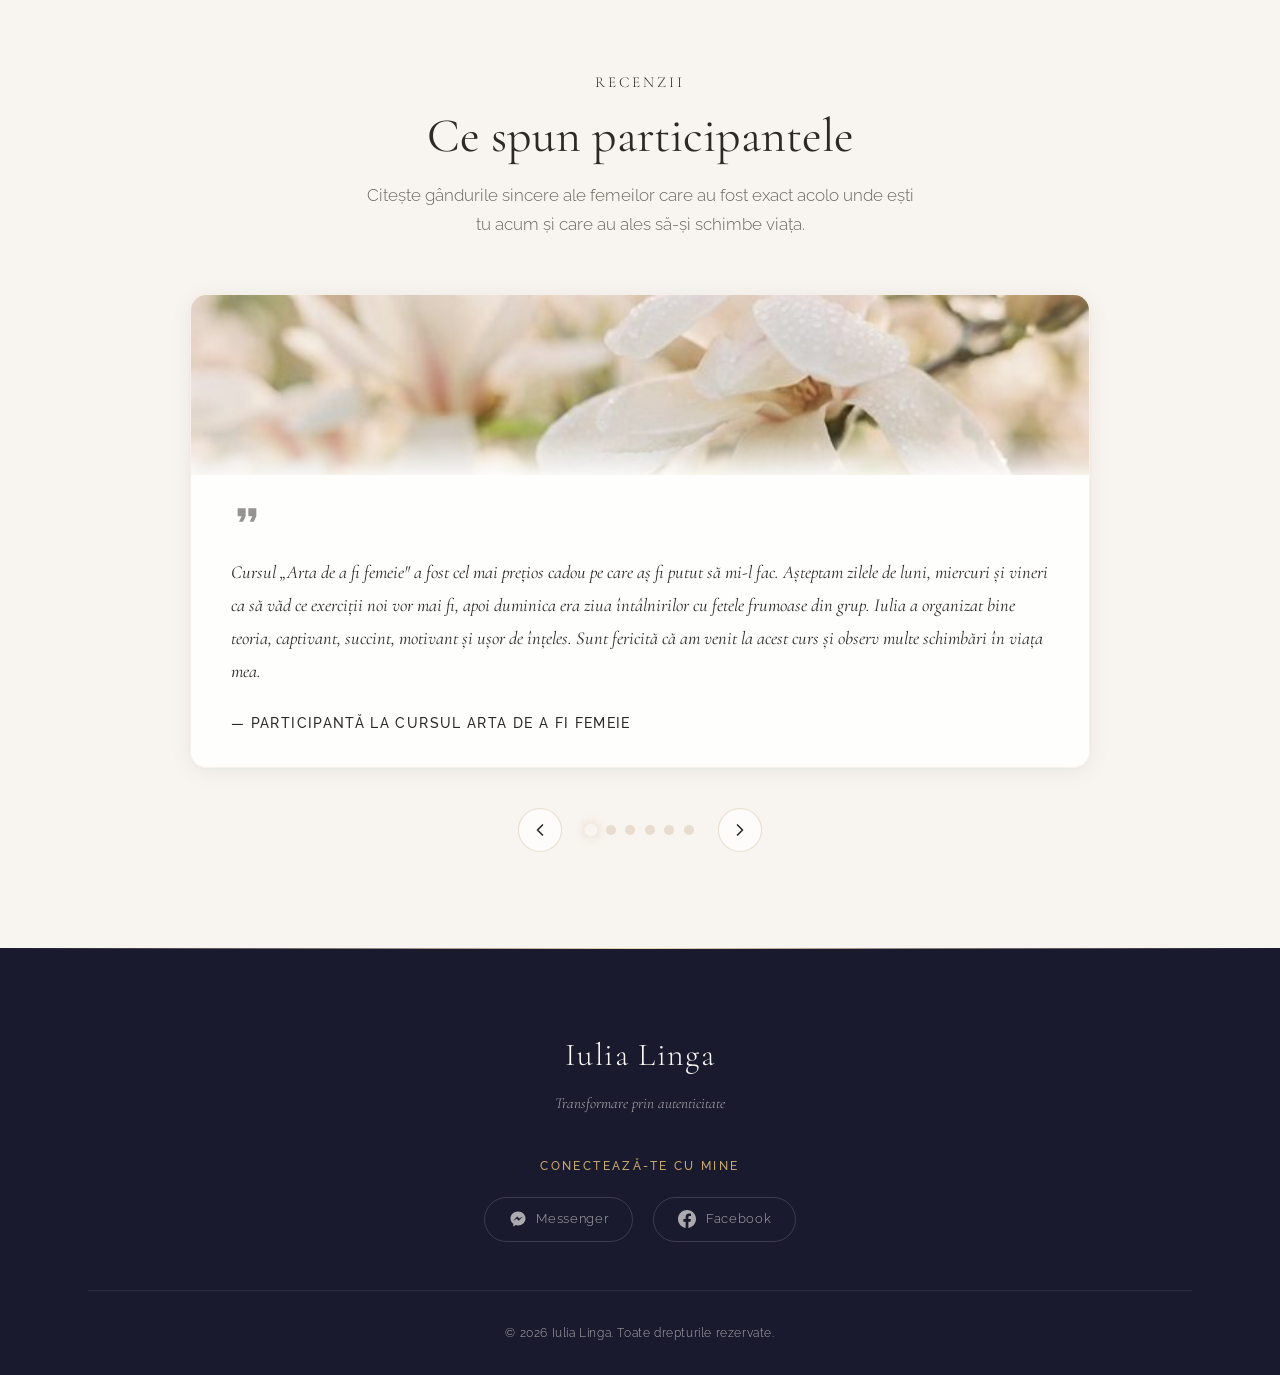
==== commit f2083b2b: "Full update: all pages revised" ====
--- a/index.html
+++ b/index.html
@@ -89,12 +89,12 @@
                 </p>
                 <div class="about__credentials">
                     <div class="about__credential">
-                        <span class="about__credential-number">20+</span>
+                        <span class="about__credential-number">10+</span>
                         <span class="about__credential-label">ani experiență</span>
                     </div>
                     <div class="about__credential">
-                        <span class="about__credential-number">4</span>
-                        <span class="about__credential-label">programe create</span>
+                        <span class="about__credential-number">150+</span>
+                        <span class="about__credential-label">femei ajutate</span>
                     </div>
                     <div class="about__credential">
                         <span class="about__credential-number">NLP</span>
@@ -148,9 +148,9 @@
                                 practice și o comunitate de femei care cresc împreună.
                             </p>
                             <ul class="carousel__card-features">
-                                <li>Acces nelimitat la conținut</li>
                                 <li>Comunitate privată de suport</li>
                                 <li>Meditații și exerciții practice</li>
+                                <li>Din orice colț al lumii, în ritmul tău</li>
                             </ul>
                             <a href="cursuri-online.html" class="carousel__card-cta">Află mai multe</a>
                         </div>
@@ -172,14 +172,14 @@
                             </div>
                             <h3 class="carousel__card-title">Consultații Personale</h3>
                             <p class="carousel__card-description">
-                                Sesiuni individuale de coaching și NLP, adaptate nevoilor tale unice.
-                                Un spațiu sigur unde poți explora, vindeca și transforma tiparele
+                                Sesiuni individuale de hipnoterapie, NLP și psihosomatică, adaptate nevoilor tale unice.
+                                Un spațiu sigur unde poți explora vindecarea și transformarea tiparelor
                                 care nu te mai servesc.
                             </p>
                             <ul class="carousel__card-features">
                                 <li>Sesiuni 1-la-1 personalizate</li>
-                                <li>Tehnici NLP avansate</li>
-                                <li>Program flexibil, online sau fizic</li>
+                                <li>Hipnoterapie, NLP, psihosomatică</li>
+                                <li>Program online</li>
                             </ul>
                             <a href="consultatii.html" class="carousel__card-cta">Programează o sesiune</a>
                         </div>
